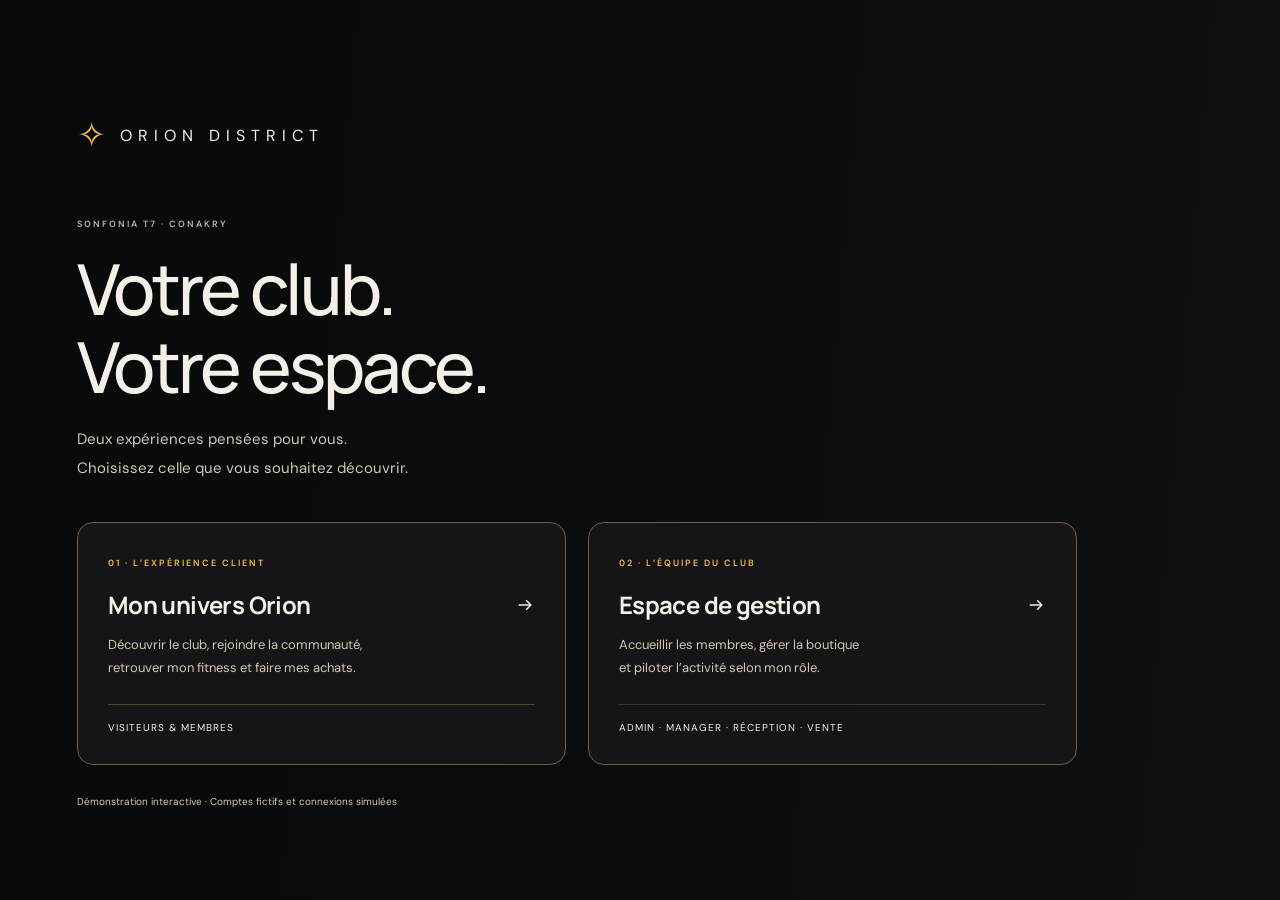
==== index.html @ 5c4653ed "Publier la démonstration Orion District sur GitHub Pages" ====
<!doctype html>
<html lang="fr"><head><meta charset="UTF-8"><meta name="viewport" content="width=device-width,initial-scale=1"><meta name="theme-color" content="#101113"><meta name="description" content="Orion District, votre complexe sportif à Sonfonia T7. Démonstration interactive de gestion, accès membres et boutique."><title>Orion District — Le club, au quotidien</title><style>@import url('https://fonts.googleapis.com/css2?family=DM+Sans:wght@400;450;500;550;600;650;700&family=Manrope:wght@400;500;600;650;700;750;800&display=swap');
:root{--bg:#f5f5f0;--paper:#fff;--ink:#252d27;--muted:#7b817b;--line:#e5e7df;--green:#334d3e;--gold:#d2b56c;--pale:#edf2e9;--red:#b34c42;--radius:16px}*{box-sizing:border-box}body{margin:0;background:var(--bg);color:var(--ink);font:14px 'DM Sans',sans-serif}button,input,select{font:inherit}button,a,input,select{ -webkit-tap-highlight-color:transparent}button{cursor:pointer}button:disabled{cursor:not-allowed;opacity:.45}button{transition:background .15s,transform .15s}button:active{transform:translateY(1px)}button:focus-visible,a:focus-visible{outline:3px solid #bf9f4f;outline-offset:4px}input:focus,select:focus{outline:2px solid #c5af75;outline-offset:2px}a{color:inherit}h1,h2,h3,p{margin:0}h1,h2,h3{font-family:Manrope,sans-serif}h1{font-size:30px;letter-spacing:-1.2px;font-weight:750}h2{font-size:19px;letter-spacing:-.6px}h3{font-size:16px}small,.muted{color:var(--muted)}svg.icon{width:20px;height:20px;fill:none;stroke:currentColor;stroke-width:1.7;stroke-linecap:round;stroke-linejoin:round;flex-shrink:0}.shell{display:grid;grid-template-columns:236px minmax(0,1fr);min-height:100vh}.sidebar{position:fixed;width:236px;top:0;bottom:0;display:flex;flex-direction:column;background:#101113;color:#f4f0e7;padding:32px 19px;z-index:20}.brand{display:flex;align-items:center;gap:12px;padding:0 12px 39px}.brandmark{font-size:38px;font-family:Georgia;color:var(--gold)}.brandname{font-family:Manrope;letter-spacing:4px;font-size:19px}.brandname small{display:block;font-size:8px;letter-spacing:3.6px;color:#bcb5aa;margin-top:4px}.navlabel{color:#bcb5aa;text-transform:uppercase;font-size:9px;letter-spacing:1.8px;padding:6px 15px 14px}.nav{display:flex;flex-direction:column;gap:6px}.nav button{display:flex;align-items:center;text-align:left;gap:13px;border:0;background:none;color:#bcb5aa;padding:14px;border-radius:9px;font-size:13px}.nav button:hover{background:#101113;color:white}.nav button.active{background:#302a20;color:#f4f0e7;font-weight:700}.nav .count{margin-left:auto;background:#19191c18;border-radius:5px;padding:2px 7px;font-size:11px}.sidebottom{margin-top:auto;padding-top:50px}.sidecard{padding:17px 14px;border:1px solid #3b3730;border-radius:12px;margin:0 3px 22px}.sidecard p{font-size:12px;line-height:1.6;color:#bcb5aa;margin-top:7px}.dot{display:inline-block;width:6px;height:6px;background:#302a20;border-radius:50%;margin-right:6px}.sidefooter{border-top:1px solid #3b3730;padding:20px 12px 0;display:flex;gap:10px;align-items:center;font-size:12px}.avatar{background:#242326;color:#f4f0e7;width:36px;height:36px;display:inline-flex;align-items:center;justify-content:center;border-radius:50%;font-size:11px;font-weight:700;flex-shrink:0}.sidefooter small{display:block;font-size:10px;margin-top:3px}.workspace{grid-column:2;min-width:0}.topbar{height:77px;border-bottom:1px solid var(--line);padding:0 36px;display:flex;align-items:center;justify-content:space-between;background:#19191c;gap:16px}.breadcrumb{font-size:12px;color:var(--muted);display:flex;align-items:center;gap:12px}.breadcrumb b{color:#f4f0e7;font-weight:500}.topright{display:flex;align-items:center;gap:17px}.demo{font-size:10px;color:#f4f0e7;background:#242326;border:1px solid #3b3730;border-radius:5px;padding:5px 8px;letter-spacing:.5px;font-weight:600}.textbtn{border:none;background:transparent;color:var(--green);display:inline-flex;gap:8px;align-items:center;font-weight:600;font-size:12px;padding:4px}.main{padding:30px 36px 24px;max-width:1630px;margin:auto}.pageheading{display:flex;justify-content:space-between;gap:20px;align-items:center;margin-bottom:25px}.pageheading p{font-size:12px;color:var(--muted);margin-top:8px}.actions{display:flex;align-items:center;gap:10px}.btn{display:inline-flex;align-items:center;justify-content:center;gap:8px;padding:12px 17px;min-height:42px;border:1px solid var(--line);border-radius:8px;background:#19191c;color:var(--ink);font-size:12px;font-weight:600;white-space:nowrap}.btn svg{width:17px;height:17px}.btn:hover{background:#242326}.btn.primary{background:var(--green);border-color:var(--green);color:#f4f0e7}.btn.primary:hover{background:#101113}.btn.gold{background:#302a20;border-color:#3b3730;color:#f4f0e7}.btn.small{padding:8px 12px;min-height:33px;font-size:11px}.hero{height:275px;position:relative;border-radius:var(--radius);overflow:hidden;background:#101113;margin-bottom:23px}.hero img{width:100%;height:100%;object-fit:cover;object-position:center 46%}.hero:after{content:'';position:absolute;inset:0;background:linear-gradient(90deg,rgba(19,29,23,.9) 0%,rgba(19,29,23,.5) 39%,rgba(19,29,23,.02) 75%)}.herocopy{position:absolute;left:30px;top:30px;bottom:27px;z-index:1;color:#f4f0e7;display:flex;flex-direction:column;align-items:flex-start;max-width:380px}.eyebrow{text-transform:uppercase;font-size:9px;letter-spacing:2px;font-weight:600}.herocopy .eyebrow{color:#bcb5aa}.herocopy h2{font-size:30px;line-height:1.25;letter-spacing:-.9px;margin:15px 0 10px}.herocopy p{font-size:12px;line-height:1.6;color:#f4f0e7;max-width:260px}.herocopy .herofoot{margin-top:auto;display:flex;gap:17px;color:#f4f0e7;font-size:10px}.herofoot span{display:flex;align-items:center;gap:6px}.herofoot svg{width:13px;height:13px}.hero .phototag{position:absolute;right:17px;bottom:17px;z-index:1;font-size:9px;color:white;background:#10111370;backdrop-filter:blur(5px);padding:8px 11px;border:1px solid #3b373030;border-radius:30px}.stats{display:grid;grid-template-columns:repeat(4,1fr);gap:15px;margin-bottom:24px}.stat{background:#19191c;border:1px solid var(--line);border-radius:12px;padding:19px 20px}.stathead{display:flex;justify-content:space-between;align-items:center;font-size:11px;color:#bcb5aa}.stathead svg{width:16px;height:16px;color:#bcb5aa}.statvalue{font-family:Manrope;font-size:29px;letter-spacing:-1px;font-weight:750;margin:12px 0 8px}.statvalue span{font-size:14px;font-weight:500;color:var(--muted);letter-spacing:0}.statnote{font-size:10px;color:#bcb5aa}.statnote strong{color:#f4f0e7;font-weight:500}.dashgrid{display:grid;grid-template-columns:minmax(0,1.65fr) minmax(280px,1fr);gap:20px}.panel{background:#19191c;border:1px solid var(--line);border-radius:13px;overflow:hidden}.panelhead{padding:20px 22px 18px;display:flex;justify-content:space-between;align-items:center;gap:10px}.panelhead h2{font-size:15px}.panelhead p{font-size:11px;color:var(--muted);margin-top:5px}.tablewrap{overflow:auto}table{border-collapse:collapse;width:100%;font-size:12px;text-align:left;white-space:nowrap}thead{background:#19191c;color:#bcb5aa;font-size:9px;text-transform:uppercase;letter-spacing:1px;font-weight:500}th{font-weight:500;padding:12px 22px}td{padding:15px 22px;border-top:1px solid #3b3730}tbody tr:hover{background:#19191c}.person{display:flex;align-items:center;gap:10px}.person small{display:block;font-size:10px;margin-top:3px}.badge{display:inline-flex;align-items:center;gap:5px;padding:5px 8px;border-radius:5px;background:#19191c;color:#bcb5aa;font-size:9px;font-weight:600}.badge.vip{color:#bcb5aa;background:#242326}.badge.premium{color:#bcb5aa;background:#19191c}.badge.red{background:#242326;color:#bcb5aa}.badge.green{background:#242326;color:#bcb5aa}.badge.gray{background:#19191c;color:#bcb5aa}.chart{height:135px;display:flex;align-items:flex-end;gap:12px;padding:5px 25px 24px}.barwrap{flex:1;display:flex;flex-direction:column;align-items:center;height:100%;justify-content:flex-end;gap:9px;position:relative}.bar{width:100%;max-width:30px;border-radius:4px 4px 0 0;background:#242326;min-height:4px}.bar.current{background:#302a20}.barwrap small{font-size:8px;position:absolute;bottom:-18px}.chartlegend{display:flex;justify-content:space-between;align-items:center;margin:0 22px 18px;padding-top:15px;border-top:1px solid var(--line);font-size:10px;color:var(--muted)}.chartlegend b{font-size:12px;color:#f4f0e7}.quick{padding:17px 22px;border-top:1px solid var(--line);display:flex;gap:12px;align-items:center}.quick .iconbox{padding:10px;background:#242326;border-radius:8px;color:#bcb5aa}.quick p{font-size:11px;line-height:1.65;color:var(--muted)}.quick h3{font-size:12px;margin-bottom:3px}.quick button{margin-left:auto}.footer{display:flex;justify-content:space-between;color:#bcb5aa;font-size:9px;margin-top:23px;gap:20px}.toolbar{display:flex;justify-content:space-between;align-items:center;gap:12px;margin-bottom:20px;flex-wrap:wrap}.search{display:flex;align-items:center;gap:9px;background:#19191c;border:1px solid var(--line);border-radius:8px;padding:0 12px;min-width:280px}.search svg{width:16px;color:#bcb5aa}.search input{border:0;background:transparent;padding:12px 0;width:100%;outline:none}.tabs{display:flex;gap:5px;background:#242326;border-radius:8px;padding:4px}.tabs button{border:0;background:transparent;color:#bcb5aa;padding:8px 13px;border-radius:6px;font-size:11px}.tabs button.active{background:#19191c;color:#f4f0e7;box-shadow:0 1px 4px #3b37300a}.split{display:grid;grid-template-columns:minmax(0,1fr) 340px;gap:22px}.cards{display:grid;grid-template-columns:repeat(3,minmax(0,1fr));gap:17px}.product{background:#19191c;border:1px solid var(--line);border-radius:12px;overflow:hidden}.productart{height:163px;background:#242326;position:relative;display:flex;align-items:center;justify-content:center}.productart>svg{height:120px;width:150px;filter:drop-shadow(0 9px 6px #23302215)}.productart .badge{position:absolute;left:12px;top:12px;background:#19191cc9}.productinfo{padding:16px}.productinfo small{font-size:9px;text-transform:uppercase;letter-spacing:1px}.productinfo h3{font-size:13px;margin:7px 0 15px}.productbottom{display:flex;align-items:center;justify-content:space-between}.productbottom b{font-size:16px}.productbottom button{border:1px solid #3b3730;background:#242326;color:#f4f0e7;border-radius:6px;width:31px;height:31px;font-size:21px}.productbottom button:hover{background:#242326}.cart{position:sticky;top:20px;align-self:start}.cartbody{padding:0 20px 20px}.cartrow{display:flex;gap:12px;border-bottom:1px solid var(--line);padding:15px 0;align-items:center}.cartrow .thumb{width:42px;height:42px;border-radius:7px;background:#242326;display:flex;align-items:center}.thumb svg{width:42px;height:42px}.cartrow h3{font-size:11px}.cartrow small{font-size:10px}.qty{display:flex;gap:9px;align-items:center;margin-top:8px;font-size:11px}.qty button{border:1px solid var(--line);background:#19191c;width:23px;height:23px;border-radius:4px}.cartrow strong{margin-left:auto;font-size:12px}.carttotal{display:flex;justify-content:space-between;font-size:15px;padding:20px 0}.cart .btn.primary{width:100%}.field{display:flex;flex-direction:column;gap:7px;margin-bottom:17px;font-size:12px}.field label{font-size:11px;font-weight:600;color:#bcb5aa}.field input,.field select{background:#19191c;border:1px solid #3b3730;border-radius:7px;padding:11px 12px;width:100%;min-width:0}.empty{padding:35px 18px;text-align:center;color:var(--muted);font-size:12px;line-height:1.8}.entrygrid{display:grid;grid-template-columns:380px minmax(0,1fr);gap:23px}.scanner{padding:25px;text-align:center}.scanframe{width:150px;height:150px;margin:8px auto 23px;border:2px solid #3b3730;border-radius:24px;background:repeating-linear-gradient(0deg,#19191c 0px,#19191c 3px,#242326 3px,#242326 4px);display:flex;align-items:center;justify-content:center}.scanframe svg{height:65px;width:65px;color:#f4f0e7}.scanner p{font-size:12px;color:var(--muted);line-height:1.7;margin:10px 0 20px}.scanner .field{text-align:left}.scanner .btn{width:100%}.notice{padding:13px 16px;background:#242326;border:1px solid #3b3730;border-radius:8px;color:#bcb5aa;font-size:11px;line-height:1.7;margin:18px 0}.result{padding:16px;border-radius:9px;background:#242326;color:#f4f0e7;text-align:left;margin-top:18px;font-size:12px;line-height:1.7}.result.error{background:#19191c;color:#f4f0e7}.memberhero{background:#101113;color:#f4f0e7;border-radius:14px;padding:28px;display:flex;align-items:center;justify-content:space-between;gap:25px;margin-bottom:22px}.memberhero h2{font-size:28px;margin:10px 0}.memberhero p{color:#bcb5aa;font-size:12px}.membergrid{display:grid;grid-template-columns:1fr 1fr;gap:22px}.membercard{padding:25px}.membercard p{line-height:1.8;color:var(--muted);font-size:12px;margin:12px 0 20px}.pass{font-size:25px;letter-spacing:4px;font-family:Manrope;padding:20px;border:1px dashed #3b3730;text-align:center;border-radius:10px;background:#19191c;margin:15px 0}.plans{display:grid;grid-template-columns:repeat(3,1fr);gap:18px;margin-top:22px}.plan{padding:22px;border:1px solid var(--line);border-radius:12px;background:#19191c}.plan h3{font-size:13px}.plan .price{font-size:29px;font-family:Manrope;margin:12px 0}.plan .price small{font-size:11px}.plan ul{font-size:11px;line-height:2;color:#bcb5aa;padding-left:15px}.plan.vip{border-color:#3b3730;background:#19191c}dialog{border:1px solid #3b3730;border-radius:16px;padding:0;max-width:530px;width:calc(100% - 32px);color:var(--ink);box-shadow:0 30px 100px #3b373030}dialog::backdrop{background:#101113cc;backdrop-filter:blur(3px)}.modalhead{padding:24px;display:flex;align-items:center;justify-content:space-between;border-bottom:1px solid var(--line)}.modalhead h2{font-size:20px}.close{width:30px;height:30px;background:#19191c;border:none;border-radius:50%;font-size:21px;color:#bcb5aa}.modalbody{padding:25px;max-height:70vh;overflow:auto}.modalbody .actions{justify-content:flex-end;margin-top:20px}.formrow{display:grid;grid-template-columns:1fr 1fr;gap:15px}.profilehead{display:flex;gap:15px;align-items:center;margin-bottom:22px}.profilehead .avatar{width:54px;height:54px;font-size:18px}.profilehead p{margin-top:7px;color:var(--muted)}.details{display:grid;grid-template-columns:1fr 1fr;gap:20px;margin:20px 0}.details small{display:block;margin-bottom:6px}.details b{font-size:13px}.check{width:55px;height:55px;display:flex;align-items:center;justify-content:center;background:#242326;color:#bcb5aa;border-radius:50%;margin:0 auto 18px}.receipt{text-align:center}.receipt p{margin-top:12px;font-size:12px;line-height:1.7;color:var(--muted)}#toast{position:fixed;bottom:25px;left:50%;transform:translateX(-50%) translateY(120px);padding:14px 22px;color:white;background:#101113;border:1px solid #3b3730;border-radius:10px;z-index:99;transition:transform .25s;box-shadow:0 10px 35px #3b373022;font-size:12px;max-width:90vw}#toast.show{transform:translateX(-50%) translateY(0)}.stockinput{width:80px;padding:7px;border:1px solid var(--line);border-radius:5px}.mobilebrand{display:none}.inline{display:flex;align-items:center;gap:8px}.subtle{font-size:10px;line-height:1.65;color:var(--muted)}
@media(min-width:1600px){.hero{height:330px}.main{padding-top:35px}.herocopy h2{font-size:36px}.herocopy{top:38px;left:38px}.herofoot{padding-top:25px}}
@media(max-width:1200px){.shell{grid-template-columns:205px 1fr}.sidebar{width:205px;padding:28px 12px}.topbar{padding:0 24px}.main{padding:25px 24px}.dashgrid{grid-template-columns:1.35fr 1fr}.cards{grid-template-columns:repeat(2,1fr)}.split{grid-template-columns:1fr 295px}.entrygrid{grid-template-columns:310px minmax(0,1fr)}th,td{padding:13px 15px}.stat{padding:16px}.stathead{font-size:10px}.breadcrumb>span{display:none}}
@media(max-width:950px){.shell{grid-template-columns:80px 1fr}.sidebar{width:80px;padding:23px 10px}.brand{padding:0;justify-content:center;margin-bottom:35px}.brandname,.navlabel,.nav button span,.sidecard,.sidefooter,.nav .count{display:none}.nav button{justify-content:center;padding:15px}.brandmark{font-size:36px}.stats{grid-template-columns:repeat(2,1fr)}.dashgrid{grid-template-columns:1fr}.entrygrid{grid-template-columns:1fr}.scanner{display:grid;grid-template-columns:170px 1fr;gap:0 20px;text-align:left}.scanframe{grid-row:1/5}.scanner p{margin-top:0}.scanner .notice,.scanner .result{grid-column:1/-1}.split{grid-template-columns:1fr 290px}.pageheading h1{font-size:25px}.pageheading .btn{padding:10px}.membergrid{grid-template-columns:1fr}}
@media(max-width:700px){.shell{display:block}.workspace{padding-bottom:70px}.sidebar{position:fixed;top:auto;bottom:0;width:100%;height:65px;flex-direction:row;padding:5px 8px;box-shadow:0 -4px 20px #3b373010}.brand,.sidebottom{display:none}.nav{width:100%;flex-direction:row;justify-content:space-around;gap:0}.nav button{flex:1;flex-direction:column;gap:4px;padding:6px 3px;border-radius:6px}.nav button span{display:inline;font-size:8px}.nav button svg{width:18px;height:18px}.topbar{height:64px;padding:0 18px}.breadcrumb{display:none}.mobilebrand{display:block;font-family:Manrope;font-weight:700;font-size:12px;letter-spacing:2px}.mobilebrand span{color:#bcb5aa;font-size:20px;margin-right:4px}.topright{gap:10px}.topright .textbtn{font-size:0}.topright .textbtn svg{width:20px}.main{padding:23px 18px}.pageheading{align-items:flex-start;gap:12px}.pageheading h1{font-size:24px}.pageheading p{font-size:11px;line-height:1.6}.pageheading>.actions .btn:not(.primary){display:none}.pageheading .btn.primary{font-size:0;padding:10px}.pageheading .btn.primary svg{width:20px;height:20px}.hero{height:255px}.herocopy{top:23px;left:23px;bottom:23px}.herocopy h2{font-size:27px}.hero:after{background:linear-gradient(90deg,#101113ed,#10111333)}.hero img{object-position:65% center}.hero .phototag{display:none}.stats{gap:10px}.stat{padding:15px}.statvalue{font-size:25px}.statnote{font-size:9px}.split{grid-template-columns:1fr}.cart{position:static}.cards{gap:12px}.productart{height:140px}.productinfo{padding:13px}.productinfo h3{font-size:12px}.toolbar{gap:14px}.search{width:100%;min-width:0}.tabs{max-width:100%;overflow:auto}.tabs button{padding:8px 11px;white-space:nowrap}.footer{font-size:8px;line-height:1.8}.footer span:last-child{display:none}.scanner{display:block;text-align:center}.scanframe{width:120px;height:120px}.memberhero{padding:22px;align-items:flex-start}.memberhero h2{font-size:21px}.memberhero .badge{display:none}.plans{grid-template-columns:1fr}.membercard{padding:20px}.formrow{grid-template-columns:1fr;gap:0}.details{gap:15px}.panelhead{padding:18px}.quick{padding:16px}.quick h3{font-size:11px}}

.portal{min-height:100vh;padding:50px max(6vw,24px) 30px;position:relative;isolation:isolate;background:#101113;color:#f4f0e7;display:flex;flex-direction:column;justify-content:center}.portal:before{content:'';position:absolute;inset:0;z-index:-2;background:var(--orion-building) center/cover}.portal:after{content:'';position:absolute;inset:0;z-index:-1;background:linear-gradient(95deg,#101113f5,#101113d1 45%,#1011135c)}.portalbrand{display:flex;gap:14px;align-items:center;font-size:35px;color:#bcb5aa;margin-bottom:60px}.portalbrand span{font-size:16px;letter-spacing:6px;color:#f4f0e7}.portalcopy>.eyebrow{color:#bcb5aa}.portalcopy h1{font-size:clamp(44px,5.5vw,78px);line-height:1.1;font-weight:500;letter-spacing:-3px;margin:20px 0}.portalcopy p{color:#bcb5aa;font-size:15px;line-height:1.9}.portalcards{display:grid;grid-template-columns:1fr 1fr;gap:22px;max-width:1000px;margin-top:40px}.portalcard{text-align:left;border:1px solid #3b37308f;background:#242326;color:#f4f0e7;border-radius:16px;padding:29px 30px}.portalcard:hover{background:#19191c;transform:translateY(-3px)}.portalcard>.eyebrow{color:#bcb5aa}.portalcard h2{font-size:24px;display:flex;justify-content:space-between;align-items:center;margin:18px 0 12px}.portalcard p{color:#bcb5aa;font-size:13px;line-height:1.8}.portalhint{display:inline-block;border-top:1px solid #3b3730;margin-top:24px;padding-top:16px;width:100%;font-size:10px;letter-spacing:1px;text-transform:uppercase}.portalcard.staffchoice{background:#101113e8;color:#f4f0e7;border-color:#3b3730}.staffchoice:hover{background:#101113}.staffchoice p{color:#bcb5aa}.staffchoice .portalhint{border-color:#3b3730}.portalnote{font-size:10px;color:#bcb5aa;margin-top:30px}.demobar{min-height:36px;display:flex;align-items:center;justify-content:space-between;gap:15px;padding:8px 28px;background:#242326;color:#f4f0e7;font-size:9px;letter-spacing:.4px}.demobar>span:first-child{font-weight:700;letter-spacing:1.2px}.demobar button{display:flex;align-items:center;gap:7px;border:0;background:transparent;color:#f4f0e7;font-size:10px;font-weight:600}.demobar svg{width:13px;height:13px}.staffshell .sidebar{top:36px}.staffshell{min-height:calc(100vh - 36px)}.loginlayout{display:grid;grid-template-columns:1fr 1fr;min-height:calc(100vh - 36px)}.loginvisual{padding:65px 55px;background:#101113;color:white;position:relative;overflow:hidden}.loginvisual h1{font-size:38px;line-height:1.35;font-weight:500;margin:25px 0 20px}.loginvisual p{color:#bcb5aa;font-size:14px;line-height:1.8}.loginvisual img{width:140%;margin:60px 0 0 -50px;border-radius:15px;min-height:260px;object-fit:cover}.loginvisual>.eyebrow{color:#bcb5aa}.loginform{padding:55px max(30px,5vw);align-self:center}.loginform>h2{font-size:26px;margin:17px 0 12px}.loginform>p{line-height:1.7}.rolecards{display:flex;flex-direction:column;gap:12px;margin:25px 0}.rolecard{display:flex;gap:15px;align-items:center;text-align:left;padding:18px;background:#19191c;border:1px solid var(--line);border-radius:12px}.rolecard:hover{border-color:#3b3730;background:#19191c}.rolecard>span:nth-child(2){flex:1}.rolecard b{font-size:12px}.rolecard small{display:block;margin-top:5px;font-size:10px;color:#bcb5aa}.rolecard p{margin-top:6px;font-size:10px;color:#bcb5aa;line-height:1.6}.clientheader{display:flex;align-items:center;justify-content:space-between;gap:25px;padding:24px max(4vw,24px);background:#19191c;border-bottom:1px solid var(--line)}.clientlogo{background:none;border:none;display:flex;align-items:center;gap:9px;letter-spacing:3px;font-family:Manrope;font-size:18px;color:#f4f0e7;white-space:nowrap;padding:0}.clientlogo>span{color:#bcb5aa;font-family:Georgia;font-size:33px}.clientlogo small{font-size:8px;letter-spacing:2px;align-self:center}.clientheader nav{display:flex;align-items:center;gap:24px}.clientheader nav button{border:0;background:transparent;color:#bcb5aa;font-size:12px;white-space:nowrap;padding:10px 0}.clientheader nav button.active{color:#f4f0e7;box-shadow:0 2px #3b3730;font-weight:700}.clientaccount{display:flex;align-items:center;gap:12px}.clientaccount>.btn{min-height:37px;padding:9px 13px;font-size:11px}.clientmain{max-width:1320px;padding:30px 40px 55px;margin:auto;min-height:65vh}.clienthero{height:450px;border-radius:18px;overflow:hidden;position:relative;background:#101113;color:#f4f0e7}.clienthero>img{width:100%;height:100%;object-fit:cover;object-position:60% 42%}.clienthero:after{content:'';position:absolute;inset:0;background:linear-gradient(90deg,#101113ed,#10111395 50%,#10111310)}.clienthero>div{position:absolute;z-index:1;left:40px;top:55px}.clienthero .eyebrow{color:#bcb5aa}.clienthero h1{font-size:45px;font-weight:500;line-height:1.2;letter-spacing:-1.7px;margin:20px 0}.clienthero p{color:#f4f0e7;font-size:13px;line-height:1.9;margin-bottom:30px}.glass{background:#19191c14;border-color:#3b37306b;color:#f4f0e7;backdrop-filter:blur(8px)}.glass:hover{background:#19191c30}.clienthero .phototag{position:absolute;bottom:18px;right:20px;z-index:1;color:#f4f0e7;font-size:10px}.benefitrow{display:flex;align-items:center;justify-content:space-around;padding:24px 10px;border-bottom:1px solid #3b3730;gap:20px;color:#bcb5aa;font-size:11px}.benefitrow>span{display:flex;gap:8px;align-items:center}.benefitrow svg{width:16px;height:16px}.sectionintro{text-align:center;margin:50px 0 30px}.sectionintro>.eyebrow{color:#bcb5aa}.sectionintro h2{font-size:28px;margin:13px 0}.sectionintro p{color:#bcb5aa;font-size:13px}.clientmain .plan{padding:27px}.clientmain .plan .price{font-size:34px}.clientmain .plan ul{min-height:78px;line-height:2.2}.clientmain .plan .btn{width:100%;margin-top:18px}.shopteaser,.profilepeek{margin-top:30px;display:flex;gap:25px;align-items:center;justify-content:space-between;border-radius:14px;padding:35px;background:#242326}.shopteaser .eyebrow{color:#bcb5aa}.shopteaser h2{font-size:25px;margin:15px 0}.shopteaser p,.profilepeek p{font-size:12px;color:#bcb5aa;line-height:1.8}.shopteaser+.subtle{margin-top:20px}.clientfooter{padding:35px max(4vw,24px);display:flex;justify-content:space-between;gap:25px;align-items:center;background:#101113;color:#bcb5aa;font-size:10px;line-height:1.9}.clientfooter .eyebrow{color:#bcb5aa;letter-spacing:3px}.authwrap{max-width:530px;margin:25px auto}.authpanel{padding:35px}.authpanel>.eyebrow{color:#bcb5aa}.authpanel h1{font-size:29px;margin:18px 0}.authpanel>p{font-size:12px;line-height:1.8;color:#bcb5aa;margin-bottom:24px}.authpanel form>.btn{width:100%}.quickaccounts{border-top:1px solid var(--line);margin-top:25px;padding-top:20px;display:flex;flex-direction:column;gap:10px}.quickaccounts>.eyebrow{margin-bottom:6px;color:#bcb5aa}.quickaccounts>button{display:flex;align-items:center;justify-content:space-between;border:1px solid var(--line);background:#19191c;border-radius:8px;font-size:12px;padding:13px}.authpanel .subtle{margin:22px 0 15px;font-size:10px}.profilelayout{display:grid;grid-template-columns:.8fr 1.3fr;gap:35px;max-width:1000px;margin:auto}.profileintro{padding:30px}.profileintro>.eyebrow{color:#bcb5aa}.profileintro h1{font-size:37px;line-height:1.25;margin:22px 0}.profileintro p{font-size:12px;line-height:1.9;color:#bcb5aa;margin:15px 0}.profileform{padding:30px}.profileform>h2{margin-bottom:25px}.bigavatar{width:70px;height:70px;font-size:24px;margin-bottom:23px}.memberbenefit{background:#242326}.memberbenefit>.eyebrow{color:#bcb5aa}.memberbenefit h2{font-size:28px;line-height:1.3;margin-top:15px}.memberbenefit .details{border-top:1px solid #3b3730;padding-top:20px;margin-top:25px}.profilepeek{padding:28px}.profilepeek h2{font-size:20px;margin-bottom:8px}.shopidentity{padding:17px 20px;border:1px solid #3b3730;background:#242326;border-radius:10px;margin-bottom:23px;display:flex;justify-content:space-between;gap:15px;align-items:center;font-size:11px;color:#bcb5aa}.shopidentity>span{display:flex;align-items:center;gap:8px;flex-wrap:wrap}.shopidentity.eligible{background:#242326;border-color:#3b3730;color:#bcb5aa}.productbottom del{display:block;font-size:10px;color:#bcb5aa;margin-bottom:3px}.memberprice{display:block!important;font-size:8px!important;color:#bcb5aa;margin-top:4px}.priceline{display:flex;justify-content:space-between;gap:10px;font-size:11px;color:#bcb5aa;padding-top:14px}.saving{color:#f4f0e7!important}.buyeridentity{display:flex;align-items:center;gap:10px;padding:13px;border-radius:8px;background:#19191c;margin-bottom:17px}.buyeridentity small{font-size:9px;display:block;margin-bottom:4px}.buyeridentity b{font-size:11px;display:block}.buyeridentity svg{width:17px;color:#bcb5aa}.roleoverview{display:grid;grid-template-columns:repeat(4,1fr);gap:15px;margin-bottom:22px}.roleoverview article{padding:20px}.roleoverview .eyebrow{font-size:9px;letter-spacing:1px;color:#bcb5aa}.roleoverview p{font-size:11px;line-height:1.9;color:#bcb5aa;margin-top:14px}.settingspanel{padding:30px;max-width:700px}.settingspanel>.eyebrow{color:#bcb5aa}.settingspanel h2{font-size:25px;margin:20px 0}.settingspanel>p{font-size:13px;line-height:1.9;color:#bcb5aa;margin-bottom:25px}.settingspanel .field{max-width:230px}.staffshell .details b{overflow-wrap:anywhere}.clientmain .pageheading>.actions{max-width:100%}
@media(max-width:1150px){.clientheader{gap:15px;padding:20px 25px}.clientheader nav{gap:15px}.clientlogo small{display:none}.clientmain{padding:25px}.clientheader nav button{font-size:11px}.clientaccount>.btn{font-size:10px}.roleoverview{grid-template-columns:1fr 1fr}.loginvisual{padding:45px 30px}.loginvisual h1{font-size:31px}.profilelayout{gap:20px}.profileintro{padding:25px}.clientmain .split{grid-template-columns:1fr 290px}.clientmain .cards{grid-template-columns:1fr 1fr}.clienthero h1{font-size:40px}}
@media(max-width:850px){.clientheader{flex-wrap:wrap;gap:15px}.clientheader nav{order:3;width:100%;justify-content:center;border-top:1px solid var(--line);padding-top:10px;gap:28px}.clienthero{height:410px}.clienthero>div{left:30px;top:45px}.profilelayout{grid-template-columns:1fr}.profileintro h1 br{display:none}.profileintro{padding:22px}.profileintro h1{font-size:30px;margin:16px 0}.profileintro>.notice{margin-bottom:0}.loginlayout{grid-template-columns:1fr}.loginvisual{padding:30px}.loginvisual h1{font-size:28px}.loginvisual img{display:none}.loginvisual p{display:none}.loginform{padding:30px}.rolecards{display:grid;grid-template-columns:1fr 1fr}.rolecard{padding:15px}.rolecard>.avatar{display:none}.demobar>span:nth-child(2){display:none}.portalcards{gap:15px}.portalcard{padding:25px}.portalcard h2{font-size:21px}.clientmain .plans{gap:12px}.clientmain .plan{padding:20px}.benefitrow{font-size:9px;gap:12px}.clientmain .membergrid{grid-template-columns:1fr 1fr}.memberbenefit h2{font-size:22px}}
@media(max-width:700px){.portal{padding:30px 22px;justify-content:flex-start}.portalbrand{margin-bottom:35px}.portalbrand span{font-size:13px;letter-spacing:4px}.portalcopy h1{font-size:46px}.portalcopy p{font-size:12px}.portalcards{grid-template-columns:1fr;gap:15px;margin-top:25px}.portalcard{padding:22px}.portalcard h2{font-size:21px;margin:12px 0}.portalcard p{font-size:11px}.portalhint{margin-top:15px;padding-top:12px;font-size:8px}.portalnote{font-size:9px}.demobar{padding:9px 15px}.staffshell .sidebar{top:auto}.staffshell .topbar .logout{font-size:11px}.staffshell .main{padding-bottom:25px}.staffshell .nav button span{font-size:7px}.roleoverview{gap:10px}.roleoverview article{padding:15px}.rolecards{grid-template-columns:1fr}.loginvisual h1{font-size:24px;margin:15px 0 0}.loginform{padding:25px 20px}.clientheader{padding:16px 18px}.clientlogo{font-size:14px;letter-spacing:2px}.clientlogo>span{font-size:27px}.clientaccount{gap:8px}.clientaccount>.btn{font-size:9px;padding:8px}.clientaccount>.avatar{width:28px;height:28px;font-size:9px}.clientaccount>.textbtn{font-size:9px}.clientheader nav{gap:20px;justify-content:flex-start;overflow:auto;padding-bottom:5px}.clientheader nav button{font-size:11px}.clientmain{padding:20px 18px 35px}.clienthero{height:385px}.clienthero>div{left:23px;right:15px;top:35px}.clienthero h1{font-size:33px;letter-spacing:-1px;margin:20px 0}.clienthero p{font-size:11px;margin-bottom:25px}.clienthero .actions{flex-wrap:wrap;gap:9px}.clienthero .btn{font-size:11px;padding:11px}.clienthero>img{object-position:70% center}.clienthero .phototag{font-size:8px;bottom:12px}.benefitrow{flex-wrap:wrap;justify-content:flex-start;padding:20px 0;gap:14px 20px}.benefitrow>span{font-size:9px}.sectionintro{margin:35px 0 20px;text-align:left}.sectionintro h2{font-size:25px}.sectionintro p{font-size:12px;line-height:1.8}.clientmain .plans{grid-template-columns:1fr}.clientmain .plan ul{min-height:0}.shopteaser,.profilepeek{padding:25px;align-items:flex-start;flex-direction:column;gap:20px}.shopteaser h2{font-size:22px}.clientfooter{flex-direction:column;align-items:flex-start;gap:15px;padding:25px}.clientmain .split{grid-template-columns:1fr}.clientmain .membergrid{grid-template-columns:1fr}.shopidentity{align-items:flex-start;flex-direction:column;font-size:10px;padding:15px;line-height:1.7}.shopidentity .textbtn{font-size:10px}.authpanel{padding:25px}.authpanel h1{font-size:25px}.profileform{padding:22px}.profileintro h1{font-size:28px}.profilelayout{gap:20px}.clientmain .pageheading>.actions .btn:not(.primary){display:inline-flex}.settingspanel{padding:23px}.settingspanel h2{font-size:23px}.staffshell .pageheading{flex-wrap:wrap}.staffshell .pageheading>.actions .tabs{max-width:calc(100vw - 40px)}.roleoverview .eyebrow{font-size:8px}.clientmain .productinfo{padding:13px}.clientmain .productinfo h3{font-size:12px;line-height:1.6}}

.gymshell{--gym:#253e31;--lime:#d9edb3;display:grid;grid-template-columns:215px minmax(0,1fr);min-height:calc(100vh - 36px);background:#19191c}.gymnav{position:sticky;top:0;height:calc(100vh - 36px);display:flex;flex-direction:column;background:#19191c;border-right:1px solid #3b3730;padding:30px 17px}.gymlogo{display:flex;gap:10px;align-items:center;border:0;background:none;text-align:left;color:#f4f0e7;padding:0 15px}.gymlogo>span{font-size:36px;color:#bcb5aa}.gymlogo b{font:600 20px Manrope;letter-spacing:3px}.gymlogo small{display:block;letter-spacing:2.1px;font:500 8px 'DM Sans';margin-top:4px;color:#bcb5aa}.gymclub{display:flex;align-items:center;gap:6px;font-size:10px;margin:30px 10px 25px;background:#242326;border:1px solid #3b3730;border-radius:7px;padding:11px}.gymclub svg{width:14px;height:14px;color:#bcb5aa}.gymclub span{margin-left:auto;font-size:8px;color:#bcb5aa}.navcaption{font-size:8px;color:#bcb5aa;padding:0 14px 14px}.gymnav nav{display:flex;flex-direction:column;gap:5px}.gymnav nav button{display:flex;gap:10px;align-items:center;background:none;border:0;padding:13px 12px;border-radius:7px;text-align:left;font-size:11px;color:#bcb5aa}.gymnav nav button svg{width:17px;height:17px}.gymnav nav button.active{color:#f4f0e7;background:#242326;font-weight:700}.gymnav nav button:hover{background:#242326}.gymnav nav button small{margin-left:auto;font-size:8px;background:#242326;color:#bcb5aa;border-radius:4px;padding:3px}.gymnavbottom{display:flex;align-items:center;gap:9px;margin-top:auto;border-top:1px solid #3b3730;padding-top:20px}.gymnavbottom .avatar{width:31px;height:31px;font-size:9px}.gymnavbottom b{display:block;font-size:10px;max-width:109px;overflow:hidden;text-overflow:ellipsis;white-space:nowrap}.gymnavbottom small{display:block;font-size:9px;margin-top:5px;color:#bcb5aa}.gymnavbottom .textbtn{padding:0}.gymnavbottom .icon{width:15px;height:15px}.gymworkspace{min-width:0}.gymtop{height:72px;display:flex;align-items:center;justify-content:space-between;padding:0 35px;border-bottom:1px solid #3b3730;background:#19191c;font-size:11px;color:#bcb5aa}.gymtop>div{display:flex;gap:20px;align-items:center}.gymtop .btn.primary{background:#101113;border:0;font-size:10px;padding:9px 14px}.gymtop .textbtn{font-size:10px}.gymtop .avatar{width:30px;height:30px;font-size:9px}.gymmain{max-width:1360px;margin:auto;padding:30px 35px 20px}.gymtitle{display:flex;align-items:center;justify-content:space-between;gap:20px;margin-bottom:26px}.gymtitle .eyebrow{color:#bcb5aa;font-size:8px;letter-spacing:1.5px;margin-bottom:9px}.gymtitle h1{font-size:29px;font-weight:650;letter-spacing:-1px;line-height:1.3}.gymtitle p{font-size:11px;color:#bcb5aa;margin-top:9px;line-height:1.7}.gymdate{font-size:10px;color:#bcb5aa;background:#19191c;border:1px solid #3b3730;padding:10px 12px;border-radius:8px;white-space:nowrap}.gymherogrid{display:grid;grid-template-columns:1.8fr 1fr;gap:19px}.energyhero{position:relative;overflow:hidden;isolation:isolate;border-radius:15px;background:#101113;color:white;padding:30px;height:285px}.energyhero:before{content:'';position:absolute;right:-15%;bottom:-70%;width:400px;height:400px;border:1px solid #3b373015;border-radius:50%;box-shadow:0 0 0 45px #3b373005,0 0 0 90px #3b373003;z-index:-1}.energyhero .eyebrow{color:#bcb5aa;font-size:8px;letter-spacing:1.2px}.energyhero h2{font-size:32px;line-height:1.25;letter-spacing:-.8px;font-weight:500;margin:19px 0 13px;position:relative;z-index:1}.energyhero p{font-size:10px;color:#bcb5aa;max-width:260px;line-height:1.7;margin-bottom:20px;position:relative;z-index:1}.energyhero .exerciseart{position:absolute;right:-18px;top:55px;width:260px;height:190px;color:#bcb5aa;opacity:.55;transform:rotate(-12deg);z-index:-1}.lime{background:#242326;color:#f4f0e7;border:0;font-size:10px;min-height:35px;padding:10px 13px}.lime:hover{background:#242326}.herostamp{position:absolute;right:23px;bottom:20px;color:#bcb5aa;font-size:8px;letter-spacing:2px;line-height:1.8;text-align:right}.accesscard{border:1px solid #3b3730;background:#242326;border-radius:15px;padding:23px;color:#f4f0e7;text-align:left;position:relative}.accesscard:hover{background:#242326;border-color:#3b3730}.accesscard>div:first-child{display:flex;align-items:center;justify-content:space-between;gap:10px}.accesscard .eyebrow{font-size:8px;color:#bcb5aa;letter-spacing:1.2px}.accesscard .badge{font-size:8px;background:#242326;color:#bcb5aa}.qrbutton{display:flex;align-items:center;justify-content:center;width:58px;height:58px;background:#19191c;border-radius:12px;color:#f4f0e7;margin-top:18px;box-shadow:0 7px 15px #3b37300d}.qrbutton svg{width:35px;height:35px;stroke-width:1.4}.accesscard h2{font-size:19px;letter-spacing:-.4px;margin:17px 0 7px}.accesscard p{font-size:10px;line-height:1.7;color:#bcb5aa}.accesscta{display:flex;align-items:center;justify-content:space-between;margin-top:17px;font-size:11px;font-weight:600}.accesscta svg{width:17px;height:17px}.gymmetrics{display:grid;grid-template-columns:1.8fr 1fr;gap:19px;margin:18px 0 28px}.weeklycard{display:flex;gap:18px;align-items:center;background:#19191c;border:1px solid #3b3730;border-radius:12px;padding:18px 22px}.progressring{width:64px;height:64px;flex-shrink:0;border-radius:50%;background:conic-gradient(#302a20 var(--pct),#242326 0);display:flex;align-items:center;justify-content:center;position:relative}.progressring:before{content:'';width:54px;height:54px;position:absolute;inset:5px;border-radius:50%;background:#19191c}.progressring>b{z-index:1;font-size:20px;font-family:Manrope;font-weight:700}.progressring small{font-size:11px;color:#bcb5aa;font-weight:500}.weeklycard h3{font-size:12px}.weeklycard p{font-size:10px;color:#bcb5aa;margin:6px 0 9px}.weeklycard .textbtn{font-size:9px;padding:0}.weeklycard .textbtn svg{width:13px;height:13px}.clubactivity{display:flex;align-items:center;gap:13px;text-align:left;padding:20px;border:1px solid #3b3730;border-radius:12px;background:#19191c;color:#f4f0e7}.activitydot{display:inline-block;width:7px;height:7px;border-radius:50%;background:#302a20;box-shadow:0 0 0 5px #3b373010;flex-shrink:0}.clubactivity>div{flex:1}.clubactivity b{display:block;font-size:11px}.clubactivity small{display:block;font-size:9px;color:#bcb5aa;margin-top:7px}.clubactivity>svg{width:15px;height:15px;color:#bcb5aa}.gymsectionheading{display:flex;justify-content:space-between;align-items:center;gap:20px;margin:28px 0 16px}.gymsectionheading h2{font-size:18px;font-weight:650;letter-spacing:-.5px}.gymsectionheading p{font-size:10px;color:#bcb5aa;margin-top:7px}.gymsectionheading>.textbtn{font-size:10px;white-space:nowrap}.gymsectionheading>.textbtn svg{width:14px;height:14px}.nextclass{border:1px solid #3b3730;border-radius:12px;background:#19191c;padding:20px;display:flex;align-items:center;gap:17px}.nextclass>div:nth-child(2){flex:1}.nextclass b{font-size:12px}.nextclass p{font-size:10px;color:#bcb5aa;margin-top:7px;line-height:1.6}.nextclass .btn{font-size:10px;padding:10px 13px;min-height:35px}.classdate{width:40px;height:45px;background:#242326;border-radius:7px;display:flex;align-items:center;justify-content:center;color:#bcb5aa}.workoutgrid{display:grid;grid-template-columns:repeat(3,minmax(0,1fr));gap:17px}.workoutcard{background:#19191c;border:1px solid #3b3730;border-radius:12px;overflow:hidden}.workoutart{height:155px;position:relative;overflow:hidden;display:flex;justify-content:center;align-items:center}.olive{background:#242326;color:#bcb5aa}.terra{background:#242326;color:#bcb5aa}.lavender{background:#242326;color:#bcb5aa}.sand{background:#242326;color:#bcb5aa}.exerciseart{width:180px;height:150px;display:block}.workoutart .exerciseart{transform:rotate(-8deg);opacity:.8}.workoutart>span{position:absolute;bottom:12px;left:14px;font-size:18px;font-family:Manrope;font-weight:700;color:#f4f0e7;opacity:.9}.workoutart>span small{font-size:8px;letter-spacing:1px}.favorite{position:absolute;right:12px;top:12px;width:28px;height:28px;border-radius:50%;border:1px solid #3b373080;background:#19191c80;color:inherit;font-size:20px;display:flex;align-items:center;justify-content:center}.favorite.selected{background:#19191c;color:#bcb5aa}.workoutbody{padding:19px}.workoutbody .eyebrow{font-size:7px;letter-spacing:1px;color:#bcb5aa}.workoutbody h3{font-size:14px;margin:11px 0 8px;letter-spacing:-.2px}.workoutbody p{font-size:10px;color:#bcb5aa;line-height:1.7;min-height:34px}.workoutbody .textbtn{font-size:10px;padding:0;margin-top:15px;display:flex;justify-content:space-between;width:100%}.workoutbody .textbtn svg{width:14px;height:14px}.gymbottomgrid{display:grid;grid-template-columns:1fr 1fr;gap:18px;margin-top:25px}.memberperks{background:#242326;border-radius:12px;padding:25px}.memberperks .eyebrow{color:#bcb5aa;font-size:8px}.memberperks h2{font-size:20px;margin:13px 0 8px;letter-spacing:-.5px}.memberperks p{font-size:11px;color:#bcb5aa;line-height:1.8}.memberperks .textbtn{font-size:10px;margin-top:16px;padding:0}.habitcard{background:#242326;border:1px solid #3b3730;padding:25px;border-radius:12px}.habitcard .eyebrow{font-size:8px;color:#bcb5aa}.habitcard h3{font-size:18px;margin:13px 0 9px;letter-spacing:-.4px}.habitcard p{font-size:10px;color:#bcb5aa;line-height:1.8}.habitcard .textbtn{font-size:10px;margin-top:16px;padding:0}.gymfoot{display:flex;justify-content:space-between;gap:20px;color:#bcb5aa;font-size:8px;margin:30px 0 5px}.gymmobile{display:none}.qrmodal{text-align:center}.qrmodal>.eyebrow{font-size:9px;color:#bcb5aa}.qrmodal h2{font-size:24px;margin:14px 0 10px}.qrmodal .badge{margin-bottom:15px}.passmatrix{background:#19191c;max-width:265px;margin:0 auto;padding:0;border:1px solid #3b3730;border-radius:12px;overflow:hidden}.passmatrix svg{display:block;width:100%;height:auto;shape-rendering:crispEdges}.qrtime{display:flex;align-items:center;justify-content:center;gap:10px;font-size:11px;color:#bcb5aa;margin:17px 0}.qrmodal>p{font-size:12px;color:#bcb5aa;margin:16px 0 20px}.qrmodal>.btn{display:flex;width:100%}.qrmodal>.textbtn{margin:18px auto 15px;font-size:11px}.qrmodal>small{display:block;font-size:9px;line-height:1.8;color:#bcb5aa;margin-top:15px}.qrmodal details{text-align:left;background:#19191c;border-radius:8px;padding:13px;margin-top:15px;font-size:10px;color:#bcb5aa}.qrmodal summary{cursor:pointer}.qrmodal details p{line-height:1.8;margin:12px 0 8px}.qrmodal details input{width:100%;background:#19191c;border:1px solid #3b3730;padding:9px;border-radius:5px;font-size:9px}.clubphoto{width:100%;height:170px;object-fit:cover;border-radius:10px;margin-bottom:22px}.planningtoolbar{display:flex;flex-direction:column;gap:22px;margin-bottom:20px}.weekstrip{display:flex;gap:10px;max-width:630px}.weekstrip button{flex:1;min-width:55px;border:1px solid #3b3730;background:#19191c;border-radius:10px;padding:13px 5px 3px;color:#bcb5aa;display:flex;flex-direction:column;align-items:center;gap:6px}.weekstrip button span{font-size:9px}.weekstrip button b{font:650 20px Manrope;color:#f4f0e7}.weekstrip button i{height:9px;font-size:13px;line-height:8px;font-style:normal}.weekstrip button.active{background:#101113;color:#bcb5aa;border-color:#3b3730}.weekstrip button.active b{color:white}.planningtoolbar .tabs{align-self:flex-start}.bookingnote{display:flex;gap:10px;align-items:center;background:#242326;border-radius:9px;padding:15px 19px;color:#bcb5aa;font-size:11px;margin-bottom:18px}.bookingnote span{margin-left:auto;font-size:9px;color:#bcb5aa}.bookingnote svg{width:16px;height:16px}.classrow{display:flex;align-items:center;gap:18px;border-bottom:1px solid #3b3730;padding:22px;background:#19191c}.classrow:last-child{border-bottom:0}.classclock{min-width:47px}.classclock b{font-family:Manrope;font-size:19px;letter-spacing:-.5px}.classclock small{display:block;font-size:9px;margin-top:6px;color:#bcb5aa}.classsymbol{width:45px;height:50px;flex-shrink:0;display:flex;align-items:center;justify-content:center;border-radius:8px}.classsymbol svg{width:21px;height:21px}.classdetails{flex:1}.classdetails .eyebrow{font-size:8px;color:#bcb5aa;letter-spacing:.8px}.classdetails h3{font-size:15px;margin:7px 0}.classdetails p{font-size:10px;color:#bcb5aa}.classavailability{display:flex;align-items:center;gap:15px}.classavailability .badge{font-size:9px}.classavailability .btn{min-width:83px;font-size:10px}.gymmain>.classrow{border:1px solid #3b3730;border-radius:12px}.runningbanner{background:#242326;border:1px solid #3b3730;border-radius:10px;padding:20px;display:flex;gap:20px;justify-content:space-between;align-items:center;margin-bottom:25px}.runningbanner>div{display:flex;align-items:center;gap:12px;flex-wrap:wrap}.runningbanner b{font-size:12px}.runningbanner span{font-size:11px;color:#bcb5aa}.runningbanner svg{color:#bcb5aa;width:18px;height:18px}.workoutdetail{border-radius:10px;padding:22px;display:flex;align-items:center;gap:15px;overflow:hidden}.workoutdetail .exerciseart{width:90px;height:90px;flex-shrink:0}.workoutdetail .eyebrow{font-size:8px}.workoutdetail h2{font-size:21px;margin:8px 0;color:#f4f0e7}.workoutdetail p{font-size:11px;line-height:1.7;opacity:.8}.exerciselist{margin:20px 0}.exerciselist>div{display:flex;gap:16px;align-items:center;padding:14px 0;border-bottom:1px solid #3b3730}.exerciselist>div>span{font-family:Manrope;font-size:17px;color:#bcb5aa}.exerciselist p{flex:1;display:flex;justify-content:space-between;align-items:center;gap:10px}.exerciselist b{font-size:11px;font-weight:500}.exerciselist small{font-size:10px;color:#bcb5aa}.wide{width:100%}.sessionheadline{display:flex;align-items:center;justify-content:space-between;gap:15px}.sessionheadline .eyebrow{font-size:8px;color:#bcb5aa}.sessionheadline h2{font-size:22px;margin-top:9px}.sessionheadline>b{font-size:22px;font-family:Manrope;color:#bcb5aa}.sessionprogress{height:5px;background:#242326;border-radius:6px;overflow:hidden;margin:22px 0}.sessionprogress>span{height:100%;display:block;background:#302a20;transition:width .2s}.sessionsteps{display:flex;flex-direction:column;gap:10px}.sessionsteps button{display:flex;align-items:flex-start;gap:15px;padding:17px 15px;background:#19191c;border:1px solid #3b3730;border-radius:10px;text-align:left}.sessionsteps button>span{border:1px solid #3b3730;color:#bcb5aa;border-radius:50%;width:28px;height:28px;display:flex;align-items:center;justify-content:center;font-size:10px;flex-shrink:0}.sessionsteps button>span svg{width:17px;height:17px}.sessionsteps button.done{background:#242326;border-color:#3b3730}.sessionsteps button.done>span{background:#302a20;color:white;border-color:#3b3730}.sessionsteps button>div{flex:1}.sessionsteps b{font-size:11px;display:block;color:#f4f0e7}.sessionsteps small{display:block;font-size:10px;color:#bcb5aa;margin:6px 0}.sessionsteps p{font-size:10px;color:#bcb5aa;line-height:1.7}.resttimer{display:flex;align-items:center;justify-content:space-between;padding:17px 0;margin:5px 0;font-size:11px;color:#bcb5aa}.resttimer>span{display:flex;align-items:center;gap:8px}.resttimer .icon{width:16px;height:16px}.resttimer button{font-size:10px}.progressstats{display:grid;grid-template-columns:repeat(3,1fr);gap:18px;margin-bottom:23px}.progressstats article{border:1px solid #3b3730;background:#19191c;border-radius:12px;padding:23px}.progressstats article>small{font-size:10px;color:#bcb5aa}.progressstats article>b{display:block;font-family:Manrope;font-size:33px;letter-spacing:-1px;margin:15px 0 10px}.progressstats em{font-size:13px;font-style:normal;font-weight:400;color:#bcb5aa;letter-spacing:0}.progressstats p{font-size:9px;color:#bcb5aa}.progressgrid{display:grid;grid-template-columns:1.5fr 1fr;gap:20px}.chartpanel .panelhead h2{font-size:15px}.chartpanel .panelhead p{font-size:10px}.chartpanel .textbtn{font-size:10px}.weightchart{width:100%;height:180px;display:block;padding:0 10px}.weightpoints{display:flex;gap:10px;justify-content:space-around;padding:0 20px 23px}.weightpoints>span{font-size:8px;color:#bcb5aa}.weightpoints b{display:block;margin-top:7px;font-size:11px;color:#bcb5aa}.weeklygoal{padding:25px}.weeklygoal>.eyebrow{font-size:8px;color:#bcb5aa}.weeklygoal h2{font-size:21px;margin:12px 0}.weeklygoal p{font-size:11px;line-height:1.8;color:#bcb5aa;margin-bottom:20px}.weeklygoal label{display:block;font-size:10px;color:#bcb5aa;margin-bottom:9px}.weeklygoal select{display:block;width:100%;padding:10px 12px;border:1px solid #3b3730;border-radius:7px;background:#19191c;font-size:11px;color:#bcb5aa;margin-bottom:15px}.weeklygoal .btn{width:100%;font-size:10px}.loglist>div{display:flex;align-items:center;gap:15px;padding:18px 22px;border-bottom:1px solid #3b3730}.loglist>div:last-child{border:0}.loglist>div>svg{color:#bcb5aa;background:#242326;width:32px;height:32px;padding:7px;border-radius:8px}.loglist>div>span{flex:1}.loglist b{display:block;font-size:11px}.loglist small{display:block;font-size:9px;color:#bcb5aa;margin-top:6px}.loglist strong{font-size:10px;font-weight:500;color:#bcb5aa}.loglist .badge{flex:0 0 auto;font-size:9px}.membershipgrid{display:grid;grid-template-columns:1fr 1.3fr;gap:22px}.membershipcard{padding:27px;border-radius:16px;color:#f4f0e7;background:radial-gradient(ellipse at top right,#10111366,transparent 70%),#101113;align-self:start}.membershipcard>.eyebrow{color:#bcb5aa;font-size:9px;letter-spacing:2px}.membershipname{font:500 34px Manrope;margin:20px 0;display:flex;justify-content:space-between;align-items:center;color:#f4f0e7}.membershipname>span{font-family:Georgia;font-size:53px;color:#bcb5aa}.membershipcard p{font-size:13px;font-weight:500}.membershipcard small{display:block;font-size:9px;color:#bcb5aa;margin-top:7px;letter-spacing:.5px}.membershipcard>div:last-child{display:flex;align-items:flex-end;justify-content:space-between;border-top:1px solid #3b373055;margin-top:26px;padding-top:20px;font-size:10px}.membershipcard>div:last-child b{font:600 24px Manrope;color:#f4f0e7;text-align:right}.benefitslist{padding:26px}.benefitslist h2{font-size:19px;margin-bottom:16px}.benefitslist>div:not(.actions){display:flex;gap:10px;align-items:flex-start;font-size:11px;line-height:1.7;color:#bcb5aa;margin:10px 0}.benefitslist>div>svg{width:15px;height:15px;color:#bcb5aa;margin-top:2px}.benefitslist .actions{margin-top:20px;flex-wrap:wrap}.benefitslist .btn{font-size:10px}.accountactions{display:grid;grid-template-columns:repeat(3,1fr);gap:15px;margin-top:22px}.accountactions button{display:flex;align-items:center;gap:12px;border:1px solid #3b3730;border-radius:10px;background:#19191c;padding:21px 16px;text-align:left;color:#bcb5aa}.accountactions button>span{flex:1}.accountactions button b{font-size:11px;display:block}.accountactions button small{display:block;font-size:9px;line-height:1.7;color:#bcb5aa;margin-top:6px}.accountactions button>svg{width:18px;height:18px}.accountactions button>svg:last-child{width:13px}.gymmain .notice{font-size:10px}.gymmain .profilelayout{gap:20px}.gymmain .toolbar{margin-top:22px}.gymmain .shopidentity{font-size:10px}.gymmain .cards{grid-template-columns:repeat(2,minmax(0,1fr))}.gymmain .split{grid-template-columns:1fr 295px}
@media(min-width:1600px){.gymmain{padding:38px 45px}.energyhero{height:320px;padding:35px}.energyhero h2{font-size:38px}.energyhero p{font-size:12px;margin:18px 0 25px}.energyhero .exerciseart{width:320px;height:240px;right:10px;top:45px}.accesscard{padding:28px}.qrbutton{margin-top:28px}.accesscard h2{font-size:23px}.accesscard p{font-size:12px}.workoutart{height:185px}}
@media(max-width:1200px){.gymshell{grid-template-columns:190px 1fr}.gymnav{padding:25px 12px}.gymnav nav button{font-size:10px;padding:12px 9px;gap:8px}.gymnavbottom b{max-width:90px}.gymmain{padding:26px}.gymtop{padding:0 26px}.gymherogrid,.gymmetrics{grid-template-columns:1.6fr 1fr;gap:15px}.energyhero{padding:26px}.energyhero .exerciseart{width:210px;right:-35px;top:80px;opacity:.35}.accesscard{padding:20px}.gymtitle h1{font-size:26px}.weeklycard{padding:16px;gap:13px}.progressring{width:55px;height:55px}.progressring:before{inset:5px;width:45px;height:45px}.weeklycard h3{font-size:11px}.clubactivity{padding:16px}.clubactivity b{font-size:10px}.workoutbody{padding:16px}.workoutbody h3{font-size:13px}.workoutbody .eyebrow{font-size:6.5px}.classrow{gap:14px;padding:19px}.classavailability{gap:10px}.membershipgrid{grid-template-columns:1fr 1.2fr}.accountactions{grid-template-columns:1fr}.accountactions button{padding:16px 20px}.accountactions button>span{display:flex;justify-content:space-between;gap:15px;align-items:center}.accountactions button small{margin:0}.gymmain .split{grid-template-columns:1fr 280px}.gymmain .cards{gap:12px}.gymmain .productinfo h3{font-size:11px}}
@media(max-width:1000px){.gymshell{grid-template-columns:165px 1fr}.gymnav{padding:24px 10px}.gymlogo{padding:0 7px;gap:7px}.gymlogo b{font-size:18px}.gymlogo small{font-size:7px}.gymclub{margin:24px 2px;font-size:9px;gap:5px;padding:10px 8px}.gymclub span{display:none}.gymnav nav button{font-size:9px;gap:7px;padding:12px 7px}.gymnav nav button svg{width:15px}.gymnavbottom{gap:6px}.gymnavbottom .avatar{width:26px;height:26px}.gymnavbottom b{font-size:8px;max-width:76px}.gymnavbottom small{font-size:8px}.gymmain{padding:23px}.gymherogrid,.gymmetrics{grid-template-columns:1.45fr 1fr;gap:13px}.energyhero h2{font-size:28px}.energyhero .eyebrow{font-size:7px}.energyhero p{font-size:9px}.energyhero{padding:23px}.accesscard{padding:18px}.accesscard h2{font-size:17px}.accesscard .eyebrow{font-size:7px}.accesscard .badge{font-size:7px}.accesscard p{font-size:9px}.accesscta{font-size:10px}.clubactivity .activitydot{display:none}.clubactivity{gap:7px;padding:14px}.weeklycard{gap:10px;padding:14px}.weeklycard h3{font-size:10px}.weeklycard p{font-size:9px;line-height:1.6}.workoutgrid{gap:12px}.workoutart{height:130px}.workoutart .exerciseart{height:125px;width:155px}.workoutbody{padding:14px}.workoutbody p{font-size:9px}.workoutbody h3{font-size:12px;line-height:1.5}.gymsectionheading h2{font-size:17px}.progressgrid{grid-template-columns:1fr}.membershipgrid{grid-template-columns:1fr}.membershipcard{max-width:470px}.classsymbol{display:none}.classdetails h3{font-size:13px}.classavailability{flex-direction:column;gap:9px}.progressstats article{padding:18px}.progressstats article>small{font-size:9px}.progressstats article>b{font-size:28px}.gymmain .split{grid-template-columns:1fr}.gymmain .cart{position:static}.gymmain .cards{grid-template-columns:repeat(3,minmax(0,1fr))}}
@media(max-width:760px){.gymshell{display:block;padding-bottom:75px}.gymnav{display:none}.gymtop{height:58px;padding:0 20px}.gymtop>span{font-size:11px;color:#f4f0e7;font-weight:600}.gymtop>div{gap:13px}.gymtop .textbtn{font-size:0;gap:0}.gymtop .textbtn svg{width:18px;height:18px}.gymtop .btn{font-size:9px}.gymtop .avatar{width:28px;height:28px}.gymmain{padding:23px 20px 15px}.gymtitle{margin-bottom:20px;gap:12px;align-items:flex-start}.gymtitle h1{font-size:26px;line-height:1.25}.gymtitle .eyebrow{font-size:7px;margin-bottom:10px}.gymtitle p{font-size:10px;max-width:290px;line-height:1.7}.gymdate{display:none}.gymherogrid{grid-template-columns:1.4fr 1fr;gap:12px}.energyhero{height:270px;padding:23px}.energyhero h2{font-size:28px;margin:20px 0 13px}.energyhero .exerciseart{width:175px;right:-28px;top:95px;opacity:.25}.energyhero .eyebrow{font-size:6.5px;line-height:1.7;max-width:160px}.energyhero p{font-size:9px;max-width:180px;margin-bottom:20px}.energyhero .btn{font-size:9px;padding:9px 10px;gap:5px}.energyhero .btn svg{width:13px;height:13px}.herostamp{font-size:6px;bottom:15px;right:15px}.accesscard{padding:17px}.accesscard>div:first-child{flex-wrap:wrap;gap:6px}.accesscard .eyebrow{font-size:7px;letter-spacing:.5px}.accesscard .badge{font-size:7px;padding:3px 5px}.qrbutton{width:52px;height:52px;margin-top:15px}.qrbutton svg{width:32px;height:32px}.accesscard h2{font-size:16px;line-height:1.3;margin-top:15px}.accesscard p{font-size:9px}.accesscta{font-size:9px;gap:4px;margin-top:15px}.accesscta svg{width:13px}.gymmetrics{grid-template-columns:1fr;margin-bottom:22px;gap:12px}.weeklycard{padding:17px;gap:16px}.weeklycard h3{font-size:12px}.weeklycard p{font-size:10px}.weeklycard .textbtn{font-size:9px}.clubactivity{padding:15px 18px;gap:12px}.clubactivity .activitydot{display:block}.clubactivity>div{display:flex;align-items:center;gap:15px;justify-content:space-between}.clubactivity b{font-size:10px}.clubactivity small{font-size:8px;margin:0}.gymsectionheading{gap:10px;margin:25px 0 15px}.gymsectionheading h2{font-size:18px}.gymsectionheading p{font-size:9px;line-height:1.7}.gymsectionheading>.textbtn{font-size:9px;gap:5px}.gymsectionheading>.textbtn svg{width:12px}.nextclass{padding:17px;gap:13px;flex-wrap:wrap}.nextclass>div:nth-child(2){flex:1;min-width:160px}.nextclass b{font-size:11px}.nextclass p{font-size:9px}.nextclass .btn{margin-left:53px;min-height:32px;font-size:9px}.workoutgrid{grid-template-columns:repeat(2,minmax(0,1fr));gap:13px}.workoutart{height:145px}.workoutart .exerciseart{width:160px;height:135px}.workoutbody{padding:16px}.workoutbody h3{font-size:13px}.workoutbody p{font-size:9px;line-height:1.8}.workoutbody .eyebrow{font-size:6.5px;line-height:1.5;letter-spacing:.8px}.workoutbody .textbtn{font-size:9px}.gymbottomgrid{grid-template-columns:1fr;gap:15px}.memberperks,.habitcard{padding:23px}.gymfoot{font-size:7px;line-height:1.7;margin-top:25px}.gymfoot span{max-width:150px;text-align:right}.gymmobile{position:fixed;left:0;right:0;bottom:0;display:flex;align-items:center;justify-content:space-around;height:68px;background:#19191c;border-top:1px solid #3b3730;box-shadow:0 -5px 25px #3b373008;z-index:30;padding:6px 10px max(6px,env(safe-area-inset-bottom))}.gymmobile button{display:flex;flex-direction:column;align-items:center;gap:5px;background:none;border:0;color:#bcb5aa;font-size:8px;min-width:48px}.gymmobile button svg{width:20px;height:20px}.gymmobile button.active{color:#f4f0e7}.gymmobile .mobileqr{background:#101113;color:#f4f0e7;border-radius:13px;padding:9px 19px;transform:translateY(-8px);box-shadow:0 4px 14px #3b373025}.gymmobile .mobileqr svg{width:23px;height:23px}.gymmobile .mobileqr span{font-size:7px}.planningtoolbar{gap:20px}.weekstrip{gap:7px;max-width:100%;overflow:auto}.weekstrip button{min-width:39px;padding:11px 5px 2px}.weekstrip button b{font-size:18px}.weekstrip button span{font-size:8px}.bookingnote{font-size:10px;padding:13px}.bookingnote span{display:none}.classrow{padding:17px 14px;gap:12px}.classclock{min-width:42px}.classclock b{font-size:17px}.classclock small{font-size:8px}.classdetails .eyebrow{font-size:7px}.classdetails h3{font-size:12px;line-height:1.4}.classdetails p{font-size:9px}.classavailability .btn{font-size:9px;min-width:69px;padding:7px 9px;min-height:30px}.classavailability .badge{font-size:8px}.runningbanner{padding:17px;gap:12px}.runningbanner>div{gap:8px}.runningbanner b{font-size:11px}.runningbanner span{font-size:10px}.runningbanner .btn{font-size:10px;padding:10px 12px}.progressstats{gap:10px}.progressstats article{padding:15px 12px}.progressstats article>small{font-size:8px;line-height:1.6;display:block;min-height:25px}.progressstats article>b{font-size:26px;margin:10px 0}.progressstats article em{font-size:10px}.progressstats p{font-size:8px;line-height:1.6}.chartpanel .panelhead{padding:18px}.chartpanel .panelhead h2{font-size:14px}.chartpanel .panelhead p{font-size:9px}.weightpoints{padding:0 17px 20px}.weeklygoal{padding:23px}.loglist>div{padding:16px;gap:12px}.loglist b{font-size:10px}.loglist strong{font-size:9px;white-space:nowrap}.loglist small{font-size:8px}.gymtitle>.btn{font-size:0;padding:10px;min-height:35px}.gymtitle>.btn svg{width:16px;height:16px}.membershipcard{max-width:none;padding:25px}.benefitslist{padding:22px}.benefitslist h2{font-size:18px}.benefitslist>div:not(.actions){font-size:10px}.accountactions button>span{display:block}.accountactions button small{margin-top:5px}.gymmain .cards{grid-template-columns:repeat(2,minmax(0,1fr))}.gymmain .profilelayout{grid-template-columns:1fr}.gymmain .profileintro{padding:23px}.gymmain .pageheading h1{font-size:25px}.gymmain .pageheading .actions .btn{display:inline-flex;font-size:10px}.gymmain .notice{font-size:9px}}
@media(max-width:380px){.gymmain{padding:21px 15px}.gymherogrid{grid-template-columns:1.2fr 1fr;gap:9px}.energyhero{padding:18px}.energyhero h2{font-size:25px}.energyhero .btn{font-size:8px;padding:9px 7px}.energyhero .btn svg{display:none}.accesscard{padding:15px}.accesscard h2{font-size:15px}.accesscard .eyebrow{font-size:6px}.clubactivity>div{display:block}.clubactivity small{margin-top:5px}.gymsectionheading>.textbtn{font-size:8px}.workoutbody{padding:13px}.workoutbody h3{font-size:12px}.workoutart{height:130px}.workoutbody .eyebrow{font-size:6px}.progressstats article>b{font-size:23px}}

/* Readable labels and descriptions on both phone and desktop. */
.gymnav nav button{font-size:12px}.gymtitle p,.gymsectionheading p,.workoutbody p,.classdetails p,.sessionsteps p,.membershipcard small,.benefitslist>div:not(.actions){font-size:12px;color:#bcb5aa}.energyhero p{font-size:12px;color:#bcb5aa}.workoutbody p{min-height:42px}.workoutbody .eyebrow,.classdetails .eyebrow{font-size:9px;color:#bcb5aa}.weeklycard p,.clubactivity small,.habitcard p,.loglist small{font-size:11px;color:#bcb5aa}.accesscard p{font-size:11px;color:#bcb5aa}.sessionsteps b,.exerciselist b{font-size:12px}.qrmodal>small{color:#bcb5aa}.gymfoot{color:#bcb5aa}
@media(max-width:1200px){.gymnav nav button{font-size:11px}.energyhero p{font-size:11px}.gymsectionheading p{font-size:11px}}
@media(max-width:1000px){.gymnav nav button{font-size:10px}.workoutbody p,.classdetails p{font-size:11px}.workoutbody .eyebrow{font-size:8px}.energyhero p{font-size:10px}}
@media(max-width:760px){.gymtitle p,.gymsectionheading p{font-size:11px}.workoutbody p,.habitcard p,.loglist small{font-size:11px}.accesscard p{font-size:10px}.clubactivity>div{display:block}.clubactivity small{margin-top:6px;font-size:10px}.classdetails .eyebrow{font-size:8px}.weeklycard p{font-size:11px}.workoutbody .eyebrow{font-size:8px}.energyhero p{font-size:10px}}

/* Orion District — charcoal, warm light and brushed gold. */
:root{color-scheme:dark;--bg:#101113;--paper:#19191c;--ink:#f4f0e7;--muted:#bcb5aa;--line:#37342e;--green:#edba59;--gold:#edba59;--pale:#29251e;--red:#f1a29a;--radius:16px}
body{background:var(--bg);color:var(--ink)}button,input,select,textarea{color:inherit}input,select,textarea{color-scheme:dark}button:focus-visible,a:focus-visible{outline:3px solid var(--gold)}.gymshell{--gym:#edba59;--lime:#edba59;background:#101113}.sidebar,.gymnav{background:#121315;border-color:var(--line)}.gymnav{overflow-y:auto}.gymnavbottom{margin-top:25px}.brandmark,.gymlogo>span,.clientlogo>span,.portalbrand,.eyebrow,.gymtitle .eyebrow,.gymsectionheading .textbtn,.gymlogo,.clientlogo{color:var(--gold)}.gymnav nav button,.nav button{color:#bcb5aa}.gymnav nav button.active,.nav button.active{background:#31291c;color:#f4c977;box-shadow:inset 2px 0 #edba59}.gymnav nav button:hover,.nav button:hover{background:#26221b}.gymtop,.topbar,.clientheader,.gymmobile{background:#151517;border-color:#37342e}.gymtop .btn.primary,.btn.primary,.btn.gold,.btn.lime,.lime{background:#edba59;color:#1a160f;border-color:#edba59;font-weight:700}.btn.primary:hover,.btn.gold:hover,.btn.lime:hover,.lime:hover{background:#f5ce83;color:#17130c}.btn{color:#f1eadd;background:#252427;border-color:#464037}.textbtn{color:#e6b75c}.gymtop .textbtn,.demobar button{color:#e6c480}.demobar{background:#252017;color:#d8c49f;border-bottom:1px solid #3b3020}.gymclub,.gymdate,.avatar{background:#29251e;color:#e3bf77;border-color:#493c29}.gymclub span,.gymclub svg{color:#d6bc8b}.gymtitle p,.gymsectionheading p,.workoutbody p,.classdetails p,.sessionsteps p,.benefitslist>div:not(.actions),.weeklycard p,.clubactivity small,.habitcard p,.loglist small,.qrmodal>small,.gymfoot{color:#bcb5aa}.gymtitle h1{font-weight:700}.gymtitle .eyebrow{font-size:10px}.gymmain{padding-top:32px}.gymmain p{line-height:1.8}.gymfoot{font-size:10px}.gymsectionheading p{font-size:12px}
.portal:after{background:linear-gradient(95deg,#08090bf5,#090a0cd9 45%,#10111366)}.portalcard,.portalcard.staffchoice{background:#171719ed;border:1px solid #72603b;color:#f4f0e7;backdrop-filter:blur(12px)}.portalcard:hover,.portalcard.staffchoice:hover{background:#2c2419}.portalcard .eyebrow{color:#edba59}.portalcard p,.portalcopy p,.portalnote{color:#d2c7b4}.portalhint{border-color:#4f432e}.clienthero:after,.hero:after{background:linear-gradient(90deg,#090a0cf2,#090a0c88 50%,#090a0c08)}.clienthero h1,.herocopy h2{color:#fff6e6}.loginvisual{background:#171719}.clientfooter{background:#141416;color:#bcb5aa}.clientheader nav button.active{color:#edba59;box-shadow:0 2px #edba59}.plan.vip{border-color:#ae843f;background:#242017}.shopteaser,.memberperks,.memberbenefit,.profilepeek,.habitcard{background:linear-gradient(120deg,#2f281d,#1c1b1a);border:1px solid #4e402a}.memberperks .eyebrow,.memberperks p,.memberperks .textbtn{color:#e1bd7b}.memberprice,.saving{color:#edba59!important}.shopidentity.eligible{background:#292318;border-color:#6c542f;color:#f0cc8c}.productart{background:radial-gradient(ellipse at center,#71644e,#35312b)}.productbottom button{background:#edba59;color:#19150e;border-color:#edba59}.productbottom button:hover{background:#f5cf88}.productart .badge{background:#191919e8}.badge,.badge.vip{background:#382d1b;color:#f2c778}.badge.green{background:#25352c;color:#b6dbbd}.badge.red{background:#402829;color:#f4b7af}.badge.premium{background:#303344;color:#c6d2f0}.badge.gray{background:#303034;color:#c9c6bf}.notice{background:#2b2419;border-color:#52422a;color:#e3c691}.result{background:#25352c;color:#c6e6cc}.result.error{background:#402829;color:#f4b7af}dialog{background:#1b1b1d;border-color:#504330;box-shadow:0 30px 100px #0009}dialog::backdrop{background:#050506cc}.close{background:#343133;color:#eee7db}#toast{background:#30281b;border-color:#806039;color:#ffe5b4}.field label{color:#d0c6b3}.field input,.field select{background:#111214;color:#eee7db;border-color:#514a3e}.tabs button.active{background:#eabc61;color:#1b160f}.tabs button{color:#c9c1b4}.tabs{background:#242427}.weekstrip button.active{background:#eabc61;color:#2a2113;border-color:#eabc61}.weekstrip button.active b{color:#17130e}.weekstrip button b{color:#e8dfce}.bookingnote{background:#2e2619;color:#edcd93}.bookingnote span{color:#d1bd99}.classsymbol,.classdate{background:#30291f;color:#edba59}.classrow,.sessionsteps button{color:#f4f0e7}.sessionsteps button.done{background:#2d291f;border-color:#b38d45}.sessionsteps button.done>span{background:#eabc61;color:#19150e}.sessionsteps b,.workoutdetail h2{color:#f4e8d4}.sessionprogress>span{background:#edba59}.sessionheadline>b,.weightpoints b{color:#edba59}.progressring{background:conic-gradient(#edba59 var(--pct),#373126 0)}.progressring:before{background:#19191c}.activitydot{background:#edba59;box-shadow:0 0 0 5px #edba5918}.bar.current{background:#edba59}.bar{background:#4e4331}.membershipcard{background:radial-gradient(ellipse at top right,#b2883e40,transparent 70%),#1b1916;border:1px solid #8a6a34;color:#f0d5a1}.membershipcard>.eyebrow,.membershipcard small{color:#cfb987}.membershipcard .membershipname,.membershipcard>div:last-child b{color:#f6e1b6}.membershipcard .membershipname>span{color:#edba59}
.energyhero{height:310px;background:linear-gradient(90deg,#090a0cf2 0%,#090a0c96 65%,#090a0c20),var(--orion-building) center/cover;padding:30px;border:1px solid #514128}.energyhero:before,.energyhero .exerciseart{display:none}.energyhero .eyebrow{color:#f3c676}.energyhero h2{font-size:34px;font-weight:600;max-width:400px}.energyhero p{font-size:12px;color:#dfd3bd;max-width:285px}.herostamp{color:#eed8a7}.accesscard{background:linear-gradient(135deg,#f2ca7a,#c8973c);border:1px solid #f8d996;color:#211a0f}.accesscard:hover{background:linear-gradient(135deg,#ffdda0,#d3a74d);border-color:#ffe9ba}.accesscard .eyebrow,.accesscard p{color:#49371c}.accesscard .badge.green{background:#3c321d;color:#ffe4a6}.accesscard h2{color:#20190d}.qrbutton{background:#221d15;color:#f2c875;box-shadow:none}.accesscta{border-top:1px solid #77572250;padding-top:14px}.passmatrix{background:#fff;color:#000;border-color:#fff}.passmatrix svg{background:#fff;fill:#000}.qrtime{color:#f0c675}.qrmodal details{background:#29251f;color:#d7c6a6}.qrmodal details input{background:#111214;color:#e8dfcd}.gymmobile .mobileqr{color:#1b160d;background:#edba59}.gymmobile button.active{color:#edba59}.gymmobile .mobileqr.active{color:#1b160d}.olive,.terra,.lavender,.sand{color:#e2bb75;background:linear-gradient(135deg,#443b2d,#252324)}.terra{color:#e9ac73;background:linear-gradient(135deg,#46372d,#242225)}.lavender{color:#c1b4dc;background:linear-gradient(135deg,#3a3547,#222127)}.workoutart>span{color:#f2dec1}.favorite{background:#151517b8;border-color:#ffffff30;color:#e6c58d}.favorite.selected{background:#edba59;color:#17130c}
.memberquick{display:grid;grid-template-columns:repeat(3,minmax(0,1fr));gap:14px;margin-bottom:22px}.memberquick button{display:flex;align-items:center;gap:13px;text-align:left;padding:19px;background:#1b1b1d;border:1px solid #3d3529;border-radius:12px;color:#edba59}.memberquick button:hover{border-color:#b18a46;background:#262219}.memberquick button span{flex:1;font-size:12px;font-weight:600;color:#f1e7d7}.memberquick small{display:block;font-size:10px;font-weight:400;line-height:1.7;color:#bfb3a0;margin-top:4px}.memberquick .icon:last-child{width:15px}.programbanner{display:flex;justify-content:space-between;align-items:center;gap:25px;background:radial-gradient(ellipse at right,#9b74282b,transparent 60%),#1b1916;border:1px solid #67502b;border-radius:16px;padding:35px}.programbanner h2{font-size:30px;margin:16px 0}.programbanner p{color:#bfb3a0;margin-bottom:24px}.programnumber{font:600 90px Manrope;color:#edba59;text-align:center;letter-spacing:-6px;padding:0 25px}.programnumber small{display:block;font:10px 'DM Sans';letter-spacing:2px;color:#ceb88e}.programgrid{display:grid;grid-template-columns:repeat(3,minmax(0,1fr));gap:18px}.programstep{padding:24px}.programstep>.eyebrow{color:#b6a787;font-size:10px}.programart{height:125px;display:flex;justify-content:center;color:#d8b36c}.programart svg{height:125px}.programstep h3{font-size:17px;margin:17px 0 10px}.programstep p{font-size:12px;color:#bcb5aa;min-height:65px}.programstep .btn{margin-top:18px;font-size:12px}.coachingcredit{display:flex;justify-content:space-between;align-items:center;gap:18px;border:1px solid #645030;background:#2c251a;border-radius:12px;padding:22px}.coachingcredit>div{display:flex;gap:15px;align-items:center;color:#edba59}.coachingcredit b{display:block;font-size:14px;color:#f5e4c5}.coachingcredit small{display:block;margin-top:7px;color:#bfb3a0}.coachgrid{display:grid;grid-template-columns:1fr 1fr;gap:20px}.coachportrait{height:160px;position:relative;background:radial-gradient(ellipse at top,#6f5636,#25211c);display:flex;justify-content:center;align-items:center;overflow:hidden}.coachportrait>span{font:500 65px Manrope;color:#efd3a0;letter-spacing:-4px;border:1px solid #a889573b;border-radius:50%;padding:18px}.coachportrait small{position:absolute;bottom:15px;left:22px;font-size:8px;color:#d2b98b;letter-spacing:2px}.coachbody{padding:26px}.coachbody .eyebrow{font-size:9px}.coachbody h2{font-size:23px;margin:14px 0}.coachbody p{color:#bcb5aa;font-size:12px;margin-bottom:18px}.coachbody .inline{font-size:11px;margin-bottom:23px}.coachappointment{margin-bottom:12px}.formerror{color:#f4b7af;margin:15px 0;font-size:12px;line-height:1.7}.calendarpanel{padding:25px}.activitycalendar{display:grid;grid-template-columns:repeat(14,minmax(0,1fr));gap:12px 8px}.activityday{text-align:center}.activityday span{display:block;color:#bcb5aa;font-size:9px;white-space:nowrap}.activityday i{display:block;height:26px;width:26px;border-radius:7px;margin:10px auto;background:#303034;border:1px solid #47413a}.activityday.done i{background:#edba59;border-color:#f7d894;box-shadow:0 2px 9px #edba5920}.milestones{display:grid;grid-template-columns:repeat(3,1fr);gap:16px}.milestones article{display:flex;gap:17px;align-items:center;padding:23px;color:#bcb5aa}.milestoneicon{font-size:36px}.milestones p{font-size:11px;margin-top:7px}.milestones small{display:block;font-size:10px;margin-top:8px}.milestones .earned{border-color:#9a7737;background:#2b251b;color:#efc77c}.milestones h3{font-size:13px}
@media(min-width:1450px){.gymnav{padding-top:33px}.gymherogrid,.gymmetrics{grid-template-columns:1.9fr 1fr}.energyhero{height:330px}}
@media(max-width:1000px){.programgrid{grid-template-columns:repeat(2,minmax(0,1fr))}.memberquick{gap:10px}.memberquick button{padding:15px;gap:8px}.memberquick .icon:last-child{display:none}.programnumber{font-size:65px;padding:0}.activitycalendar{grid-template-columns:repeat(7,1fr)}.energyhero h2{font-size:30px}.energyhero{height:300px}}
@media(max-width:760px){.gymmain{padding-top:24px}.gymtitle h1{font-size:26px}.gymtitle{align-items:flex-start;flex-wrap:wrap}.memberquick{display:flex;overflow-x:auto;padding-bottom:5px;scroll-snap-type:x mandatory}.memberquick button{min-width:200px;scroll-snap-align:start}.memberquick button span{font-size:12px}.energyhero{height:290px;padding:25px;background-position:60% center}.energyhero h2{font-size:31px}.energyhero p{font-size:12px}.accesscard p{font-size:12px}.accesscard h2{font-size:21px}.programbanner{padding:25px;align-items:flex-start}.programbanner h2{font-size:25px}.programbanner p{font-size:12px}.programnumber{font-size:44px}.programnumber small{font-size:7px;letter-spacing:1px;max-width:75px;line-height:1.8}.programgrid,.coachgrid{grid-template-columns:1fr}.programstep{padding:24px}.programstep p{min-height:0}.programart{float:right;height:95px;width:100px}.programart svg{width:100px;height:95px}.programstep>.badge{margin-top:18px}.coachingcredit{align-items:flex-start;flex-direction:column;padding:20px}.coachportrait{height:150px}.coachbody{padding:24px}.coachappointment .btn{margin-left:0}.activitycalendar{gap:14px 6px}.calendarpanel{padding:18px 12px}.milestones{grid-template-columns:1fr}.gymsectionheading{align-items:flex-start}.gymsectionheading>.textbtn{white-space:normal}.gymmobile{border-top:1px solid #56432a}.gymmobile button{color:#c7bdab}.gymfoot{font-size:9px}.workoutbody p{font-size:12px}}
@media(prefers-reduced-motion:reduce){*{scroll-behavior:auto!important;transition:none!important}}
</style></head><body><div id="app"></div><dialog id="modal"></dialog><div id="toast" role="status" aria-live="polite"></div><script>//---------------------------------------------------------------------
//
// QR Code Generator for JavaScript
//
// Copyright (c) 2009 Kazuhiko Arase
//
// URL: http://www.d-project.com/
//
// Licensed under the MIT license:
//  http://www.opensource.org/licenses/mit-license.php
//
// The word 'QR Code' is registered trademark of
// DENSO WAVE INCORPORATED
//  http://www.denso-wave.com/qrcode/faqpatent-e.html
//
//---------------------------------------------------------------------

var qrcode = function() {

  //---------------------------------------------------------------------
  // qrcode
  //---------------------------------------------------------------------

  /**
   * qrcode
   * @param typeNumber 1 to 40
   * @param errorCorrectionLevel 'L','M','Q','H'
   */
  var qrcode = function(typeNumber, errorCorrectionLevel) {

    var PAD0 = 0xEC;
    var PAD1 = 0x11;

    var _typeNumber = typeNumber;
    var _errorCorrectionLevel = QRErrorCorrectionLevel[errorCorrectionLevel];
    var _modules = null;
    var _moduleCount = 0;
    var _dataCache = null;
    var _dataList = [];

    var _this = {};

    var makeImpl = function(test, maskPattern) {

      _moduleCount = _typeNumber * 4 + 17;
      _modules = function(moduleCount) {
        var modules = new Array(moduleCount);
        for (var row = 0; row < moduleCount; row += 1) {
          modules[row] = new Array(moduleCount);
          for (var col = 0; col < moduleCount; col += 1) {
            modules[row][col] = null;
          }
        }
        return modules;
      }(_moduleCount);

      setupPositionProbePattern(0, 0);
      setupPositionProbePattern(_moduleCount - 7, 0);
      setupPositionProbePattern(0, _moduleCount - 7);
      setupPositionAdjustPattern();
      setupTimingPattern();
      setupTypeInfo(test, maskPattern);

      if (_typeNumber >= 7) {
        setupTypeNumber(test);
      }

      if (_dataCache == null) {
        _dataCache = createData(_typeNumber, _errorCorrectionLevel, _dataList);
      }

      mapData(_dataCache, maskPattern);
    };

    var setupPositionProbePattern = function(row, col) {

      for (var r = -1; r <= 7; r += 1) {

        if (row + r <= -1 || _moduleCount <= row + r) continue;

        for (var c = -1; c <= 7; c += 1) {

          if (col + c <= -1 || _moduleCount <= col + c) continue;

          if ( (0 <= r && r <= 6 && (c == 0 || c == 6) )
              || (0 <= c && c <= 6 && (r == 0 || r == 6) )
              || (2 <= r && r <= 4 && 2 <= c && c <= 4) ) {
            _modules[row + r][col + c] = true;
          } else {
            _modules[row + r][col + c] = false;
          }
        }
      }
    };

    var getBestMaskPattern = function() {

      var minLostPoint = 0;
      var pattern = 0;

      for (var i = 0; i < 8; i += 1) {

        makeImpl(true, i);

        var lostPoint = QRUtil.getLostPoint(_this);

        if (i == 0 || minLostPoint > lostPoint) {
          minLostPoint = lostPoint;
          pattern = i;
        }
      }

      return pattern;
    };

    var setupTimingPattern = function() {

      for (var r = 8; r < _moduleCount - 8; r += 1) {
        if (_modules[r][6] != null) {
          continue;
        }
        _modules[r][6] = (r % 2 == 0);
      }

      for (var c = 8; c < _moduleCount - 8; c += 1) {
        if (_modules[6][c] != null) {
          continue;
        }
        _modules[6][c] = (c % 2 == 0);
      }
    };

    var setupPositionAdjustPattern = function() {

      var pos = QRUtil.getPatternPosition(_typeNumber);

      for (var i = 0; i < pos.length; i += 1) {

        for (var j = 0; j < pos.length; j += 1) {

          var row = pos[i];
          var col = pos[j];

          if (_modules[row][col] != null) {
            continue;
          }

          for (var r = -2; r <= 2; r += 1) {

            for (var c = -2; c <= 2; c += 1) {

              if (r == -2 || r == 2 || c == -2 || c == 2
                  || (r == 0 && c == 0) ) {
                _modules[row + r][col + c] = true;
              } else {
                _modules[row + r][col + c] = false;
              }
            }
          }
        }
      }
    };

    var setupTypeNumber = function(test) {

      var bits = QRUtil.getBCHTypeNumber(_typeNumber);

      for (var i = 0; i < 18; i += 1) {
        var mod = (!test && ( (bits >> i) & 1) == 1);
        _modules[Math.floor(i / 3)][i % 3 + _moduleCount - 8 - 3] = mod;
      }

      for (var i = 0; i < 18; i += 1) {
        var mod = (!test && ( (bits >> i) & 1) == 1);
        _modules[i % 3 + _moduleCount - 8 - 3][Math.floor(i / 3)] = mod;
      }
    };

    var setupTypeInfo = function(test, maskPattern) {

      var data = (_errorCorrectionLevel << 3) | maskPattern;
      var bits = QRUtil.getBCHTypeInfo(data);

      // vertical
      for (var i = 0; i < 15; i += 1) {

        var mod = (!test && ( (bits >> i) & 1) == 1);

        if (i < 6) {
          _modules[i][8] = mod;
        } else if (i < 8) {
          _modules[i + 1][8] = mod;
        } else {
          _modules[_moduleCount - 15 + i][8] = mod;
        }
      }

      // horizontal
      for (var i = 0; i < 15; i += 1) {

        var mod = (!test && ( (bits >> i) & 1) == 1);

        if (i < 8) {
          _modules[8][_moduleCount - i - 1] = mod;
        } else if (i < 9) {
          _modules[8][15 - i - 1 + 1] = mod;
        } else {
          _modules[8][15 - i - 1] = mod;
        }
      }

      // fixed module
      _modules[_moduleCount - 8][8] = (!test);
    };

    var mapData = function(data, maskPattern) {

      var inc = -1;
      var row = _moduleCount - 1;
      var bitIndex = 7;
      var byteIndex = 0;
      var maskFunc = QRUtil.getMaskFunction(maskPattern);

      for (var col = _moduleCount - 1; col > 0; col -= 2) {

        if (col == 6) col -= 1;

        while (true) {

          for (var c = 0; c < 2; c += 1) {

            if (_modules[row][col - c] == null) {

              var dark = false;

              if (byteIndex < data.length) {
                dark = ( ( (data[byteIndex] >>> bitIndex) & 1) == 1);
              }

              var mask = maskFunc(row, col - c);

              if (mask) {
                dark = !dark;
              }

              _modules[row][col - c] = dark;
              bitIndex -= 1;

              if (bitIndex == -1) {
                byteIndex += 1;
                bitIndex = 7;
              }
            }
          }

          row += inc;

          if (row < 0 || _moduleCount <= row) {
            row -= inc;
            inc = -inc;
            break;
          }
        }
      }
    };

    var createBytes = function(buffer, rsBlocks) {

      var offset = 0;

      var maxDcCount = 0;
      var maxEcCount = 0;

      var dcdata = new Array(rsBlocks.length);
      var ecdata = new Array(rsBlocks.length);

      for (var r = 0; r < rsBlocks.length; r += 1) {

        var dcCount = rsBlocks[r].dataCount;
        var ecCount = rsBlocks[r].totalCount - dcCount;

        maxDcCount = Math.max(maxDcCount, dcCount);
        maxEcCount = Math.max(maxEcCount, ecCount);

        dcdata[r] = new Array(dcCount);

        for (var i = 0; i < dcdata[r].length; i += 1) {
          dcdata[r][i] = 0xff & buffer.getBuffer()[i + offset];
        }
        offset += dcCount;

        var rsPoly = QRUtil.getErrorCorrectPolynomial(ecCount);
        var rawPoly = qrPolynomial(dcdata[r], rsPoly.getLength() - 1);

        var modPoly = rawPoly.mod(rsPoly);
        ecdata[r] = new Array(rsPoly.getLength() - 1);
        for (var i = 0; i < ecdata[r].length; i += 1) {
          var modIndex = i + modPoly.getLength() - ecdata[r].length;
          ecdata[r][i] = (modIndex >= 0)? modPoly.getAt(modIndex) : 0;
        }
      }

      var totalCodeCount = 0;
      for (var i = 0; i < rsBlocks.length; i += 1) {
        totalCodeCount += rsBlocks[i].totalCount;
      }

      var data = new Array(totalCodeCount);
      var index = 0;

      for (var i = 0; i < maxDcCount; i += 1) {
        for (var r = 0; r < rsBlocks.length; r += 1) {
          if (i < dcdata[r].length) {
            data[index] = dcdata[r][i];
            index += 1;
          }
        }
      }

      for (var i = 0; i < maxEcCount; i += 1) {
        for (var r = 0; r < rsBlocks.length; r += 1) {
          if (i < ecdata[r].length) {
            data[index] = ecdata[r][i];
            index += 1;
          }
        }
      }

      return data;
    };

    var createData = function(typeNumber, errorCorrectionLevel, dataList) {

      var rsBlocks = QRRSBlock.getRSBlocks(typeNumber, errorCorrectionLevel);

      var buffer = qrBitBuffer();

      for (var i = 0; i < dataList.length; i += 1) {
        var data = dataList[i];
        buffer.put(data.getMode(), 4);
        buffer.put(data.getLength(), QRUtil.getLengthInBits(data.getMode(), typeNumber) );
        data.write(buffer);
      }

      // calc num max data.
      var totalDataCount = 0;
      for (var i = 0; i < rsBlocks.length; i += 1) {
        totalDataCount += rsBlocks[i].dataCount;
      }

      if (buffer.getLengthInBits() > totalDataCount * 8) {
        throw 'code length overflow. ('
          + buffer.getLengthInBits()
          + '>'
          + totalDataCount * 8
          + ')';
      }

      // end code
      if (buffer.getLengthInBits() + 4 <= totalDataCount * 8) {
        buffer.put(0, 4);
      }

      // padding
      while (buffer.getLengthInBits() % 8 != 0) {
        buffer.putBit(false);
      }

      // padding
      while (true) {

        if (buffer.getLengthInBits() >= totalDataCount * 8) {
          break;
        }
        buffer.put(PAD0, 8);

        if (buffer.getLengthInBits() >= totalDataCount * 8) {
          break;
        }
        buffer.put(PAD1, 8);
      }

      return createBytes(buffer, rsBlocks);
    };

    _this.addData = function(data, mode) {

      mode = mode || 'Byte';

      var newData = null;

      switch(mode) {
      case 'Numeric' :
        newData = qrNumber(data);
        break;
      case 'Alphanumeric' :
        newData = qrAlphaNum(data);
        break;
      case 'Byte' :
        newData = qr8BitByte(data);
        break;
      case 'Kanji' :
        newData = qrKanji(data);
        break;
      default :
        throw 'mode:' + mode;
      }

      _dataList.push(newData);
      _dataCache = null;
    };

    _this.isDark = function(row, col) {
      if (row < 0 || _moduleCount <= row || col < 0 || _moduleCount <= col) {
        throw row + ',' + col;
      }
      return _modules[row][col];
    };

    _this.getModuleCount = function() {
      return _moduleCount;
    };

    _this.make = function() {
      if (_typeNumber < 1) {
        var typeNumber = 1;

        for (; typeNumber < 40; typeNumber++) {
          var rsBlocks = QRRSBlock.getRSBlocks(typeNumber, _errorCorrectionLevel);
          var buffer = qrBitBuffer();

          for (var i = 0; i < _dataList.length; i++) {
            var data = _dataList[i];
            buffer.put(data.getMode(), 4);
            buffer.put(data.getLength(), QRUtil.getLengthInBits(data.getMode(), typeNumber) );
            data.write(buffer);
          }

          var totalDataCount = 0;
          for (var i = 0; i < rsBlocks.length; i++) {
            totalDataCount += rsBlocks[i].dataCount;
          }

          if (buffer.getLengthInBits() <= totalDataCount * 8) {
            break;
          }
        }

        _typeNumber = typeNumber;
      }

      makeImpl(false, getBestMaskPattern() );
    };

    _this.createTableTag = function(cellSize, margin) {

      cellSize = cellSize || 2;
      margin = (typeof margin == 'undefined')? cellSize * 4 : margin;

      var qrHtml = '';

      qrHtml += '<table style="';
      qrHtml += ' border-width: 0px; border-style: none;';
      qrHtml += ' border-collapse: collapse;';
      qrHtml += ' padding: 0px; margin: ' + margin + 'px;';
      qrHtml += '">';
      qrHtml += '<tbody>';

      for (var r = 0; r < _this.getModuleCount(); r += 1) {

        qrHtml += '<tr>';

        for (var c = 0; c < _this.getModuleCount(); c += 1) {
          qrHtml += '<td style="';
          qrHtml += ' border-width: 0px; border-style: none;';
          qrHtml += ' border-collapse: collapse;';
          qrHtml += ' padding: 0px; margin: 0px;';
          qrHtml += ' width: ' + cellSize + 'px;';
          qrHtml += ' height: ' + cellSize + 'px;';
          qrHtml += ' background-color: ';
          qrHtml += _this.isDark(r, c)? '#000000' : '#ffffff';
          qrHtml += ';';
          qrHtml += '"/>';
        }

        qrHtml += '</tr>';
      }

      qrHtml += '</tbody>';
      qrHtml += '</table>';

      return qrHtml;
    };

    _this.createSvgTag = function(cellSize, margin, alt, title) {

      var opts = {};
      if (typeof arguments[0] == 'object') {
        // Called by options.
        opts = arguments[0];
        // overwrite cellSize and margin.
        cellSize = opts.cellSize;
        margin = opts.margin;
        alt = opts.alt;
        title = opts.title;
      }

      cellSize = cellSize || 2;
      margin = (typeof margin == 'undefined')? cellSize * 4 : margin;

      // Compose alt property surrogate
      alt = (typeof alt === 'string') ? {text: alt} : alt || {};
      alt.text = alt.text || null;
      alt.id = (alt.text) ? alt.id || 'qrcode-description' : null;

      // Compose title property surrogate
      title = (typeof title === 'string') ? {text: title} : title || {};
      title.text = title.text || null;
      title.id = (title.text) ? title.id || 'qrcode-title' : null;

      var size = _this.getModuleCount() * cellSize + margin * 2;
      var c, mc, r, mr, qrSvg='', rect;

      rect = 'l' + cellSize + ',0 0,' + cellSize +
        ' -' + cellSize + ',0 0,-' + cellSize + 'z ';

      qrSvg += '<svg version="1.1" xmlns="http://www.w3.org/2000/svg"';
      qrSvg += !opts.scalable ? ' width="' + size + 'px" height="' + size + 'px"' : '';
      qrSvg += ' viewBox="0 0 ' + size + ' ' + size + '" ';
      qrSvg += ' preserveAspectRatio="xMinYMin meet"';
      qrSvg += (title.text || alt.text) ? ' role="img" aria-labelledby="' +
          escapeXml([title.id, alt.id].join(' ').trim() ) + '"' : '';
      qrSvg += '>';
      qrSvg += (title.text) ? '<title id="' + escapeXml(title.id) + '">' +
          escapeXml(title.text) + '</title>' : '';
      qrSvg += (alt.text) ? '<description id="' + escapeXml(alt.id) + '">' +
          escapeXml(alt.text) + '</description>' : '';
      qrSvg += '<rect width="100%" height="100%" fill="white" cx="0" cy="0"/>';
      qrSvg += '<path d="';

      for (r = 0; r < _this.getModuleCount(); r += 1) {
        mr = r * cellSize + margin;
        for (c = 0; c < _this.getModuleCount(); c += 1) {
          if (_this.isDark(r, c) ) {
            mc = c*cellSize+margin;
            qrSvg += 'M' + mc + ',' + mr + rect;
          }
        }
      }

      qrSvg += '" stroke="transparent" fill="black"/>';
      qrSvg += '</svg>';

      return qrSvg;
    };

    _this.createDataURL = function(cellSize, margin) {

      cellSize = cellSize || 2;
      margin = (typeof margin == 'undefined')? cellSize * 4 : margin;

      var size = _this.getModuleCount() * cellSize + margin * 2;
      var min = margin;
      var max = size - margin;

      return createDataURL(size, size, function(x, y) {
        if (min <= x && x < max && min <= y && y < max) {
          var c = Math.floor( (x - min) / cellSize);
          var r = Math.floor( (y - min) / cellSize);
          return _this.isDark(r, c)? 0 : 1;
        } else {
          return 1;
        }
      } );
    };

    _this.createImgTag = function(cellSize, margin, alt) {

      cellSize = cellSize || 2;
      margin = (typeof margin == 'undefined')? cellSize * 4 : margin;

      var size = _this.getModuleCount() * cellSize + margin * 2;

      var img = '';
      img += '<img';
      img += '\u0020src="';
      img += _this.createDataURL(cellSize, margin);
      img += '"';
      img += '\u0020width="';
      img += size;
      img += '"';
      img += '\u0020height="';
      img += size;
      img += '"';
      if (alt) {
        img += '\u0020alt="';
        img += escapeXml(alt);
        img += '"';
      }
      img += '/>';

      return img;
    };

    var escapeXml = function(s) {
      var escaped = '';
      for (var i = 0; i < s.length; i += 1) {
        var c = s.charAt(i);
        switch(c) {
        case '<': escaped += '&lt;'; break;
        case '>': escaped += '&gt;'; break;
        case '&': escaped += '&amp;'; break;
        case '"': escaped += '&quot;'; break;
        default : escaped += c; break;
        }
      }
      return escaped;
    };

    var _createHalfASCII = function(margin) {
      var cellSize = 1;
      margin = (typeof margin == 'undefined')? cellSize * 2 : margin;

      var size = _this.getModuleCount() * cellSize + margin * 2;
      var min = margin;
      var max = size - margin;

      var y, x, r1, r2, p;

      var blocks = {
        '██': '█',
        '█ ': '▀',
        ' █': '▄',
        '  ': ' '
      };

      var blocksLastLineNoMargin = {
        '██': '▀',
        '█ ': '▀',
        ' █': ' ',
        '  ': ' '
      };

      var ascii = '';
      for (y = 0; y < size; y += 2) {
        r1 = Math.floor((y - min) / cellSize);
        r2 = Math.floor((y + 1 - min) / cellSize);
        for (x = 0; x < size; x += 1) {
          p = '█';

          if (min <= x && x < max && min <= y && y < max && _this.isDark(r1, Math.floor((x - min) / cellSize))) {
            p = ' ';
          }

          if (min <= x && x < max && min <= y+1 && y+1 < max && _this.isDark(r2, Math.floor((x - min) / cellSize))) {
            p += ' ';
          }
          else {
            p += '█';
          }

          // Output 2 characters per pixel, to create full square. 1 character per pixels gives only half width of square.
          ascii += (margin < 1 && y+1 >= max) ? blocksLastLineNoMargin[p] : blocks[p];
        }

        ascii += '\n';
      }

      if (size % 2 && margin > 0) {
        return ascii.substring(0, ascii.length - size - 1) + Array(size+1).join('▀');
      }

      return ascii.substring(0, ascii.length-1);
    };

    _this.createASCII = function(cellSize, margin) {
      cellSize = cellSize || 1;

      if (cellSize < 2) {
        return _createHalfASCII(margin);
      }

      cellSize -= 1;
      margin = (typeof margin == 'undefined')? cellSize * 2 : margin;

      var size = _this.getModuleCount() * cellSize + margin * 2;
      var min = margin;
      var max = size - margin;

      var y, x, r, p;

      var white = Array(cellSize+1).join('██');
      var black = Array(cellSize+1).join('  ');

      var ascii = '';
      var line = '';
      for (y = 0; y < size; y += 1) {
        r = Math.floor( (y - min) / cellSize);
        line = '';
        for (x = 0; x < size; x += 1) {
          p = 1;

          if (min <= x && x < max && min <= y && y < max && _this.isDark(r, Math.floor((x - min) / cellSize))) {
            p = 0;
          }

          // Output 2 characters per pixel, to create full square. 1 character per pixels gives only half width of square.
          line += p ? white : black;
        }

        for (r = 0; r < cellSize; r += 1) {
          ascii += line + '\n';
        }
      }

      return ascii.substring(0, ascii.length-1);
    };

    _this.renderTo2dContext = function(context, cellSize) {
      cellSize = cellSize || 2;
      var length = _this.getModuleCount();
      for (var row = 0; row < length; row++) {
        for (var col = 0; col < length; col++) {
          context.fillStyle = _this.isDark(row, col) ? 'black' : 'white';
          context.fillRect(row * cellSize, col * cellSize, cellSize, cellSize);
        }
      }
    }

    return _this;
  };

  //---------------------------------------------------------------------
  // qrcode.stringToBytes
  //---------------------------------------------------------------------

  qrcode.stringToBytesFuncs = {
    'default' : function(s) {
      var bytes = [];
      for (var i = 0; i < s.length; i += 1) {
        var c = s.charCodeAt(i);
        bytes.push(c & 0xff);
      }
      return bytes;
    }
  };

  qrcode.stringToBytes = qrcode.stringToBytesFuncs['default'];

  //---------------------------------------------------------------------
  // qrcode.createStringToBytes
  //---------------------------------------------------------------------

  /**
   * @param unicodeData base64 string of byte array.
   * [16bit Unicode],[16bit Bytes], ...
   * @param numChars
   */
  qrcode.createStringToBytes = function(unicodeData, numChars) {

    // create conversion map.

    var unicodeMap = function() {

      var bin = base64DecodeInputStream(unicodeData);
      var read = function() {
        var b = bin.read();
        if (b == -1) throw 'eof';
        return b;
      };

      var count = 0;
      var unicodeMap = {};
      while (true) {
        var b0 = bin.read();
        if (b0 == -1) break;
        var b1 = read();
        var b2 = read();
        var b3 = read();
        var k = String.fromCharCode( (b0 << 8) | b1);
        var v = (b2 << 8) | b3;
        unicodeMap[k] = v;
        count += 1;
      }
      if (count != numChars) {
        throw count + ' != ' + numChars;
      }

      return unicodeMap;
    }();

    var unknownChar = '?'.charCodeAt(0);

    return function(s) {
      var bytes = [];
      for (var i = 0; i < s.length; i += 1) {
        var c = s.charCodeAt(i);
        if (c < 128) {
          bytes.push(c);
        } else {
          var b = unicodeMap[s.charAt(i)];
          if (typeof b == 'number') {
            if ( (b & 0xff) == b) {
              // 1byte
              bytes.push(b);
            } else {
              // 2bytes
              bytes.push(b >>> 8);
              bytes.push(b & 0xff);
            }
          } else {
            bytes.push(unknownChar);
          }
        }
      }
      return bytes;
    };
  };

  //---------------------------------------------------------------------
  // QRMode
  //---------------------------------------------------------------------

  var QRMode = {
    MODE_NUMBER :    1 << 0,
    MODE_ALPHA_NUM : 1 << 1,
    MODE_8BIT_BYTE : 1 << 2,
    MODE_KANJI :     1 << 3
  };

  //---------------------------------------------------------------------
  // QRErrorCorrectionLevel
  //---------------------------------------------------------------------

  var QRErrorCorrectionLevel = {
    L : 1,
    M : 0,
    Q : 3,
    H : 2
  };

  //---------------------------------------------------------------------
  // QRMaskPattern
  //---------------------------------------------------------------------

  var QRMaskPattern = {
    PATTERN000 : 0,
    PATTERN001 : 1,
    PATTERN010 : 2,
    PATTERN011 : 3,
    PATTERN100 : 4,
    PATTERN101 : 5,
    PATTERN110 : 6,
    PATTERN111 : 7
  };

  //---------------------------------------------------------------------
  // QRUtil
  //---------------------------------------------------------------------

  var QRUtil = function() {

    var PATTERN_POSITION_TABLE = [
      [],
      [6, 18],
      [6, 22],
      [6, 26],
      [6, 30],
      [6, 34],
      [6, 22, 38],
      [6, 24, 42],
      [6, 26, 46],
      [6, 28, 50],
      [6, 30, 54],
      [6, 32, 58],
      [6, 34, 62],
      [6, 26, 46, 66],
      [6, 26, 48, 70],
      [6, 26, 50, 74],
      [6, 30, 54, 78],
      [6, 30, 56, 82],
      [6, 30, 58, 86],
      [6, 34, 62, 90],
      [6, 28, 50, 72, 94],
      [6, 26, 50, 74, 98],
      [6, 30, 54, 78, 102],
      [6, 28, 54, 80, 106],
      [6, 32, 58, 84, 110],
      [6, 30, 58, 86, 114],
      [6, 34, 62, 90, 118],
      [6, 26, 50, 74, 98, 122],
      [6, 30, 54, 78, 102, 126],
      [6, 26, 52, 78, 104, 130],
      [6, 30, 56, 82, 108, 134],
      [6, 34, 60, 86, 112, 138],
      [6, 30, 58, 86, 114, 142],
      [6, 34, 62, 90, 118, 146],
      [6, 30, 54, 78, 102, 126, 150],
      [6, 24, 50, 76, 102, 128, 154],
      [6, 28, 54, 80, 106, 132, 158],
      [6, 32, 58, 84, 110, 136, 162],
      [6, 26, 54, 82, 110, 138, 166],
      [6, 30, 58, 86, 114, 142, 170]
    ];
    var G15 = (1 << 10) | (1 << 8) | (1 << 5) | (1 << 4) | (1 << 2) | (1 << 1) | (1 << 0);
    var G18 = (1 << 12) | (1 << 11) | (1 << 10) | (1 << 9) | (1 << 8) | (1 << 5) | (1 << 2) | (1 << 0);
    var G15_MASK = (1 << 14) | (1 << 12) | (1 << 10) | (1 << 4) | (1 << 1);

    var _this = {};

    var getBCHDigit = function(data) {
      var digit = 0;
      while (data != 0) {
        digit += 1;
        data >>>= 1;
      }
      return digit;
    };

    _this.getBCHTypeInfo = function(data) {
      var d = data << 10;
      while (getBCHDigit(d) - getBCHDigit(G15) >= 0) {
        d ^= (G15 << (getBCHDigit(d) - getBCHDigit(G15) ) );
      }
      return ( (data << 10) | d) ^ G15_MASK;
    };

    _this.getBCHTypeNumber = function(data) {
      var d = data << 12;
      while (getBCHDigit(d) - getBCHDigit(G18) >= 0) {
        d ^= (G18 << (getBCHDigit(d) - getBCHDigit(G18) ) );
      }
      return (data << 12) | d;
    };

    _this.getPatternPosition = function(typeNumber) {
      return PATTERN_POSITION_TABLE[typeNumber - 1];
    };

    _this.getMaskFunction = function(maskPattern) {

      switch (maskPattern) {

      case QRMaskPattern.PATTERN000 :
        return function(i, j) { return (i + j) % 2 == 0; };
      case QRMaskPattern.PATTERN001 :
        return function(i, j) { return i % 2 == 0; };
      case QRMaskPattern.PATTERN010 :
        return function(i, j) { return j % 3 == 0; };
      case QRMaskPattern.PATTERN011 :
        return function(i, j) { return (i + j) % 3 == 0; };
      case QRMaskPattern.PATTERN100 :
        return function(i, j) { return (Math.floor(i / 2) + Math.floor(j / 3) ) % 2 == 0; };
      case QRMaskPattern.PATTERN101 :
        return function(i, j) { return (i * j) % 2 + (i * j) % 3 == 0; };
      case QRMaskPattern.PATTERN110 :
        return function(i, j) { return ( (i * j) % 2 + (i * j) % 3) % 2 == 0; };
      case QRMaskPattern.PATTERN111 :
        return function(i, j) { return ( (i * j) % 3 + (i + j) % 2) % 2 == 0; };

      default :
        throw 'bad maskPattern:' + maskPattern;
      }
    };

    _this.getErrorCorrectPolynomial = function(errorCorrectLength) {
      var a = qrPolynomial([1], 0);
      for (var i = 0; i < errorCorrectLength; i += 1) {
        a = a.multiply(qrPolynomial([1, QRMath.gexp(i)], 0) );
      }
      return a;
    };

    _this.getLengthInBits = function(mode, type) {

      if (1 <= type && type < 10) {

        // 1 - 9

        switch(mode) {
        case QRMode.MODE_NUMBER    : return 10;
        case QRMode.MODE_ALPHA_NUM : return 9;
        case QRMode.MODE_8BIT_BYTE : return 8;
        case QRMode.MODE_KANJI     : return 8;
        default :
          throw 'mode:' + mode;
        }

      } else if (type < 27) {

        // 10 - 26

        switch(mode) {
        case QRMode.MODE_NUMBER    : return 12;
        case QRMode.MODE_ALPHA_NUM : return 11;
        case QRMode.MODE_8BIT_BYTE : return 16;
        case QRMode.MODE_KANJI     : return 10;
        default :
          throw 'mode:' + mode;
        }

      } else if (type < 41) {

        // 27 - 40

        switch(mode) {
        case QRMode.MODE_NUMBER    : return 14;
        case QRMode.MODE_ALPHA_NUM : return 13;
        case QRMode.MODE_8BIT_BYTE : return 16;
        case QRMode.MODE_KANJI     : return 12;
        default :
          throw 'mode:' + mode;
        }

      } else {
        throw 'type:' + type;
      }
    };

    _this.getLostPoint = function(qrcode) {

      var moduleCount = qrcode.getModuleCount();

      var lostPoint = 0;

      // LEVEL1

      for (var row = 0; row < moduleCount; row += 1) {
        for (var col = 0; col < moduleCount; col += 1) {

          var sameCount = 0;
          var dark = qrcode.isDark(row, col);

          for (var r = -1; r <= 1; r += 1) {

            if (row + r < 0 || moduleCount <= row + r) {
              continue;
            }

            for (var c = -1; c <= 1; c += 1) {

              if (col + c < 0 || moduleCount <= col + c) {
                continue;
              }

              if (r == 0 && c == 0) {
                continue;
              }

              if (dark == qrcode.isDark(row + r, col + c) ) {
                sameCount += 1;
              }
            }
          }

          if (sameCount > 5) {
            lostPoint += (3 + sameCount - 5);
          }
        }
      };

      // LEVEL2

      for (var row = 0; row < moduleCount - 1; row += 1) {
        for (var col = 0; col < moduleCount - 1; col += 1) {
          var count = 0;
          if (qrcode.isDark(row, col) ) count += 1;
          if (qrcode.isDark(row + 1, col) ) count += 1;
          if (qrcode.isDark(row, col + 1) ) count += 1;
          if (qrcode.isDark(row + 1, col + 1) ) count += 1;
          if (count == 0 || count == 4) {
            lostPoint += 3;
          }
        }
      }

      // LEVEL3

      for (var row = 0; row < moduleCount; row += 1) {
        for (var col = 0; col < moduleCount - 6; col += 1) {
          if (qrcode.isDark(row, col)
              && !qrcode.isDark(row, col + 1)
              &&  qrcode.isDark(row, col + 2)
              &&  qrcode.isDark(row, col + 3)
              &&  qrcode.isDark(row, col + 4)
              && !qrcode.isDark(row, col + 5)
              &&  qrcode.isDark(row, col + 6) ) {
            lostPoint += 40;
          }
        }
      }

      for (var col = 0; col < moduleCount; col += 1) {
        for (var row = 0; row < moduleCount - 6; row += 1) {
          if (qrcode.isDark(row, col)
              && !qrcode.isDark(row + 1, col)
              &&  qrcode.isDark(row + 2, col)
              &&  qrcode.isDark(row + 3, col)
              &&  qrcode.isDark(row + 4, col)
              && !qrcode.isDark(row + 5, col)
              &&  qrcode.isDark(row + 6, col) ) {
            lostPoint += 40;
          }
        }
      }

      // LEVEL4

      var darkCount = 0;

      for (var col = 0; col < moduleCount; col += 1) {
        for (var row = 0; row < moduleCount; row += 1) {
          if (qrcode.isDark(row, col) ) {
            darkCount += 1;
          }
        }
      }

      var ratio = Math.abs(100 * darkCount / moduleCount / moduleCount - 50) / 5;
      lostPoint += ratio * 10;

      return lostPoint;
    };

    return _this;
  }();

  //---------------------------------------------------------------------
  // QRMath
  //---------------------------------------------------------------------

  var QRMath = function() {

    var EXP_TABLE = new Array(256);
    var LOG_TABLE = new Array(256);

    // initialize tables
    for (var i = 0; i < 8; i += 1) {
      EXP_TABLE[i] = 1 << i;
    }
    for (var i = 8; i < 256; i += 1) {
      EXP_TABLE[i] = EXP_TABLE[i - 4]
        ^ EXP_TABLE[i - 5]
        ^ EXP_TABLE[i - 6]
        ^ EXP_TABLE[i - 8];
    }
    for (var i = 0; i < 255; i += 1) {
      LOG_TABLE[EXP_TABLE[i] ] = i;
    }

    var _this = {};

    _this.glog = function(n) {

      if (n < 1) {
        throw 'glog(' + n + ')';
      }

      return LOG_TABLE[n];
    };

    _this.gexp = function(n) {

      while (n < 0) {
        n += 255;
      }

      while (n >= 256) {
        n -= 255;
      }

      return EXP_TABLE[n];
    };

    return _this;
  }();

  //---------------------------------------------------------------------
  // qrPolynomial
  //---------------------------------------------------------------------

  function qrPolynomial(num, shift) {

    if (typeof num.length == 'undefined') {
      throw num.length + '/' + shift;
    }

    var _num = function() {
      var offset = 0;
      while (offset < num.length && num[offset] == 0) {
        offset += 1;
      }
      var _num = new Array(num.length - offset + shift);
      for (var i = 0; i < num.length - offset; i += 1) {
        _num[i] = num[i + offset];
      }
      return _num;
    }();

    var _this = {};

    _this.getAt = function(index) {
      return _num[index];
    };

    _this.getLength = function() {
      return _num.length;
    };

    _this.multiply = function(e) {

      var num = new Array(_this.getLength() + e.getLength() - 1);

      for (var i = 0; i < _this.getLength(); i += 1) {
        for (var j = 0; j < e.getLength(); j += 1) {
          num[i + j] ^= QRMath.gexp(QRMath.glog(_this.getAt(i) ) + QRMath.glog(e.getAt(j) ) );
        }
      }

      return qrPolynomial(num, 0);
    };

    _this.mod = function(e) {

      if (_this.getLength() - e.getLength() < 0) {
        return _this;
      }

      var ratio = QRMath.glog(_this.getAt(0) ) - QRMath.glog(e.getAt(0) );

      var num = new Array(_this.getLength() );
      for (var i = 0; i < _this.getLength(); i += 1) {
        num[i] = _this.getAt(i);
      }

      for (var i = 0; i < e.getLength(); i += 1) {
        num[i] ^= QRMath.gexp(QRMath.glog(e.getAt(i) ) + ratio);
      }

      // recursive call
      return qrPolynomial(num, 0).mod(e);
    };

    return _this;
  };

  //---------------------------------------------------------------------
  // QRRSBlock
  //---------------------------------------------------------------------

  var QRRSBlock = function() {

    var RS_BLOCK_TABLE = [

      // L
      // M
      // Q
      // H

      // 1
      [1, 26, 19],
      [1, 26, 16],
      [1, 26, 13],
      [1, 26, 9],

      // 2
      [1, 44, 34],
      [1, 44, 28],
      [1, 44, 22],
      [1, 44, 16],

      // 3
      [1, 70, 55],
      [1, 70, 44],
      [2, 35, 17],
      [2, 35, 13],

      // 4
      [1, 100, 80],
      [2, 50, 32],
      [2, 50, 24],
      [4, 25, 9],

      // 5
      [1, 134, 108],
      [2, 67, 43],
      [2, 33, 15, 2, 34, 16],
      [2, 33, 11, 2, 34, 12],

      // 6
      [2, 86, 68],
      [4, 43, 27],
      [4, 43, 19],
      [4, 43, 15],

      // 7
      [2, 98, 78],
      [4, 49, 31],
      [2, 32, 14, 4, 33, 15],
      [4, 39, 13, 1, 40, 14],

      // 8
      [2, 121, 97],
      [2, 60, 38, 2, 61, 39],
      [4, 40, 18, 2, 41, 19],
      [4, 40, 14, 2, 41, 15],

      // 9
      [2, 146, 116],
      [3, 58, 36, 2, 59, 37],
      [4, 36, 16, 4, 37, 17],
      [4, 36, 12, 4, 37, 13],

      // 10
      [2, 86, 68, 2, 87, 69],
      [4, 69, 43, 1, 70, 44],
      [6, 43, 19, 2, 44, 20],
      [6, 43, 15, 2, 44, 16],

      // 11
      [4, 101, 81],
      [1, 80, 50, 4, 81, 51],
      [4, 50, 22, 4, 51, 23],
      [3, 36, 12, 8, 37, 13],

      // 12
      [2, 116, 92, 2, 117, 93],
      [6, 58, 36, 2, 59, 37],
      [4, 46, 20, 6, 47, 21],
      [7, 42, 14, 4, 43, 15],

      // 13
      [4, 133, 107],
      [8, 59, 37, 1, 60, 38],
      [8, 44, 20, 4, 45, 21],
      [12, 33, 11, 4, 34, 12],

      // 14
      [3, 145, 115, 1, 146, 116],
      [4, 64, 40, 5, 65, 41],
      [11, 36, 16, 5, 37, 17],
      [11, 36, 12, 5, 37, 13],

      // 15
      [5, 109, 87, 1, 110, 88],
      [5, 65, 41, 5, 66, 42],
      [5, 54, 24, 7, 55, 25],
      [11, 36, 12, 7, 37, 13],

      // 16
      [5, 122, 98, 1, 123, 99],
      [7, 73, 45, 3, 74, 46],
      [15, 43, 19, 2, 44, 20],
      [3, 45, 15, 13, 46, 16],

      // 17
      [1, 135, 107, 5, 136, 108],
      [10, 74, 46, 1, 75, 47],
      [1, 50, 22, 15, 51, 23],
      [2, 42, 14, 17, 43, 15],

      // 18
      [5, 150, 120, 1, 151, 121],
      [9, 69, 43, 4, 70, 44],
      [17, 50, 22, 1, 51, 23],
      [2, 42, 14, 19, 43, 15],

      // 19
      [3, 141, 113, 4, 142, 114],
      [3, 70, 44, 11, 71, 45],
      [17, 47, 21, 4, 48, 22],
      [9, 39, 13, 16, 40, 14],

      // 20
      [3, 135, 107, 5, 136, 108],
      [3, 67, 41, 13, 68, 42],
      [15, 54, 24, 5, 55, 25],
      [15, 43, 15, 10, 44, 16],

      // 21
      [4, 144, 116, 4, 145, 117],
      [17, 68, 42],
      [17, 50, 22, 6, 51, 23],
      [19, 46, 16, 6, 47, 17],

      // 22
      [2, 139, 111, 7, 140, 112],
      [17, 74, 46],
      [7, 54, 24, 16, 55, 25],
      [34, 37, 13],

      // 23
      [4, 151, 121, 5, 152, 122],
      [4, 75, 47, 14, 76, 48],
      [11, 54, 24, 14, 55, 25],
      [16, 45, 15, 14, 46, 16],

      // 24
      [6, 147, 117, 4, 148, 118],
      [6, 73, 45, 14, 74, 46],
      [11, 54, 24, 16, 55, 25],
      [30, 46, 16, 2, 47, 17],

      // 25
      [8, 132, 106, 4, 133, 107],
      [8, 75, 47, 13, 76, 48],
      [7, 54, 24, 22, 55, 25],
      [22, 45, 15, 13, 46, 16],

      // 26
      [10, 142, 114, 2, 143, 115],
      [19, 74, 46, 4, 75, 47],
      [28, 50, 22, 6, 51, 23],
      [33, 46, 16, 4, 47, 17],

      // 27
      [8, 152, 122, 4, 153, 123],
      [22, 73, 45, 3, 74, 46],
      [8, 53, 23, 26, 54, 24],
      [12, 45, 15, 28, 46, 16],

      // 28
      [3, 147, 117, 10, 148, 118],
      [3, 73, 45, 23, 74, 46],
      [4, 54, 24, 31, 55, 25],
      [11, 45, 15, 31, 46, 16],

      // 29
      [7, 146, 116, 7, 147, 117],
      [21, 73, 45, 7, 74, 46],
      [1, 53, 23, 37, 54, 24],
      [19, 45, 15, 26, 46, 16],

      // 30
      [5, 145, 115, 10, 146, 116],
      [19, 75, 47, 10, 76, 48],
      [15, 54, 24, 25, 55, 25],
      [23, 45, 15, 25, 46, 16],

      // 31
      [13, 145, 115, 3, 146, 116],
      [2, 74, 46, 29, 75, 47],
      [42, 54, 24, 1, 55, 25],
      [23, 45, 15, 28, 46, 16],

      // 32
      [17, 145, 115],
      [10, 74, 46, 23, 75, 47],
      [10, 54, 24, 35, 55, 25],
      [19, 45, 15, 35, 46, 16],

      // 33
      [17, 145, 115, 1, 146, 116],
      [14, 74, 46, 21, 75, 47],
      [29, 54, 24, 19, 55, 25],
      [11, 45, 15, 46, 46, 16],

      // 34
      [13, 145, 115, 6, 146, 116],
      [14, 74, 46, 23, 75, 47],
      [44, 54, 24, 7, 55, 25],
      [59, 46, 16, 1, 47, 17],

      // 35
      [12, 151, 121, 7, 152, 122],
      [12, 75, 47, 26, 76, 48],
      [39, 54, 24, 14, 55, 25],
      [22, 45, 15, 41, 46, 16],

      // 36
      [6, 151, 121, 14, 152, 122],
      [6, 75, 47, 34, 76, 48],
      [46, 54, 24, 10, 55, 25],
      [2, 45, 15, 64, 46, 16],

      // 37
      [17, 152, 122, 4, 153, 123],
      [29, 74, 46, 14, 75, 47],
      [49, 54, 24, 10, 55, 25],
      [24, 45, 15, 46, 46, 16],

      // 38
      [4, 152, 122, 18, 153, 123],
      [13, 74, 46, 32, 75, 47],
      [48, 54, 24, 14, 55, 25],
      [42, 45, 15, 32, 46, 16],

      // 39
      [20, 147, 117, 4, 148, 118],
      [40, 75, 47, 7, 76, 48],
      [43, 54, 24, 22, 55, 25],
      [10, 45, 15, 67, 46, 16],

      // 40
      [19, 148, 118, 6, 149, 119],
      [18, 75, 47, 31, 76, 48],
      [34, 54, 24, 34, 55, 25],
      [20, 45, 15, 61, 46, 16]
    ];

    var qrRSBlock = function(totalCount, dataCount) {
      var _this = {};
      _this.totalCount = totalCount;
      _this.dataCount = dataCount;
      return _this;
    };

    var _this = {};

    var getRsBlockTable = function(typeNumber, errorCorrectionLevel) {

      switch(errorCorrectionLevel) {
      case QRErrorCorrectionLevel.L :
        return RS_BLOCK_TABLE[(typeNumber - 1) * 4 + 0];
      case QRErrorCorrectionLevel.M :
        return RS_BLOCK_TABLE[(typeNumber - 1) * 4 + 1];
      case QRErrorCorrectionLevel.Q :
        return RS_BLOCK_TABLE[(typeNumber - 1) * 4 + 2];
      case QRErrorCorrectionLevel.H :
        return RS_BLOCK_TABLE[(typeNumber - 1) * 4 + 3];
      default :
        return undefined;
      }
    };

    _this.getRSBlocks = function(typeNumber, errorCorrectionLevel) {

      var rsBlock = getRsBlockTable(typeNumber, errorCorrectionLevel);

      if (typeof rsBlock == 'undefined') {
        throw 'bad rs block @ typeNumber:' + typeNumber +
            '/errorCorrectionLevel:' + errorCorrectionLevel;
      }

      var length = rsBlock.length / 3;

      var list = [];

      for (var i = 0; i < length; i += 1) {

        var count = rsBlock[i * 3 + 0];
        var totalCount = rsBlock[i * 3 + 1];
        var dataCount = rsBlock[i * 3 + 2];

        for (var j = 0; j < count; j += 1) {
          list.push(qrRSBlock(totalCount, dataCount) );
        }
      }

      return list;
    };

    return _this;
  }();

  //---------------------------------------------------------------------
  // qrBitBuffer
  //---------------------------------------------------------------------

  var qrBitBuffer = function() {

    var _buffer = [];
    var _length = 0;

    var _this = {};

    _this.getBuffer = function() {
      return _buffer;
    };

    _this.getAt = function(index) {
      var bufIndex = Math.floor(index / 8);
      return ( (_buffer[bufIndex] >>> (7 - index % 8) ) & 1) == 1;
    };

    _this.put = function(num, length) {
      for (var i = 0; i < length; i += 1) {
        _this.putBit( ( (num >>> (length - i - 1) ) & 1) == 1);
      }
    };

    _this.getLengthInBits = function() {
      return _length;
    };

    _this.putBit = function(bit) {

      var bufIndex = Math.floor(_length / 8);
      if (_buffer.length <= bufIndex) {
        _buffer.push(0);
      }

      if (bit) {
        _buffer[bufIndex] |= (0x80 >>> (_length % 8) );
      }

      _length += 1;
    };

    return _this;
  };

  //---------------------------------------------------------------------
  // qrNumber
  //---------------------------------------------------------------------

  var qrNumber = function(data) {

    var _mode = QRMode.MODE_NUMBER;
    var _data = data;

    var _this = {};

    _this.getMode = function() {
      return _mode;
    };

    _this.getLength = function(buffer) {
      return _data.length;
    };

    _this.write = function(buffer) {

      var data = _data;

      var i = 0;

      while (i + 2 < data.length) {
        buffer.put(strToNum(data.substring(i, i + 3) ), 10);
        i += 3;
      }

      if (i < data.length) {
        if (data.length - i == 1) {
          buffer.put(strToNum(data.substring(i, i + 1) ), 4);
        } else if (data.length - i == 2) {
          buffer.put(strToNum(data.substring(i, i + 2) ), 7);
        }
      }
    };

    var strToNum = function(s) {
      var num = 0;
      for (var i = 0; i < s.length; i += 1) {
        num = num * 10 + chatToNum(s.charAt(i) );
      }
      return num;
    };

    var chatToNum = function(c) {
      if ('0' <= c && c <= '9') {
        return c.charCodeAt(0) - '0'.charCodeAt(0);
      }
      throw 'illegal char :' + c;
    };

    return _this;
  };

  //---------------------------------------------------------------------
  // qrAlphaNum
  //---------------------------------------------------------------------

  var qrAlphaNum = function(data) {

    var _mode = QRMode.MODE_ALPHA_NUM;
    var _data = data;

    var _this = {};

    _this.getMode = function() {
      return _mode;
    };

    _this.getLength = function(buffer) {
      return _data.length;
    };

    _this.write = function(buffer) {

      var s = _data;

      var i = 0;

      while (i + 1 < s.length) {
        buffer.put(
          getCode(s.charAt(i) ) * 45 +
          getCode(s.charAt(i + 1) ), 11);
        i += 2;
      }

      if (i < s.length) {
        buffer.put(getCode(s.charAt(i) ), 6);
      }
    };

    var getCode = function(c) {

      if ('0' <= c && c <= '9') {
        return c.charCodeAt(0) - '0'.charCodeAt(0);
      } else if ('A' <= c && c <= 'Z') {
        return c.charCodeAt(0) - 'A'.charCodeAt(0) + 10;
      } else {
        switch (c) {
        case ' ' : return 36;
        case '$' : return 37;
        case '%' : return 38;
        case '*' : return 39;
        case '+' : return 40;
        case '-' : return 41;
        case '.' : return 42;
        case '/' : return 43;
        case ':' : return 44;
        default :
          throw 'illegal char :' + c;
        }
      }
    };

    return _this;
  };

  //---------------------------------------------------------------------
  // qr8BitByte
  //---------------------------------------------------------------------

  var qr8BitByte = function(data) {

    var _mode = QRMode.MODE_8BIT_BYTE;
    var _data = data;
    var _bytes = qrcode.stringToBytes(data);

    var _this = {};

    _this.getMode = function() {
      return _mode;
    };

    _this.getLength = function(buffer) {
      return _bytes.length;
    };

    _this.write = function(buffer) {
      for (var i = 0; i < _bytes.length; i += 1) {
        buffer.put(_bytes[i], 8);
      }
    };

    return _this;
  };

  //---------------------------------------------------------------------
  // qrKanji
  //---------------------------------------------------------------------

  var qrKanji = function(data) {

    var _mode = QRMode.MODE_KANJI;
    var _data = data;

    var stringToBytes = qrcode.stringToBytesFuncs['SJIS'];
    if (!stringToBytes) {
      throw 'sjis not supported.';
    }
    !function(c, code) {
      // self test for sjis support.
      var test = stringToBytes(c);
      if (test.length != 2 || ( (test[0] << 8) | test[1]) != code) {
        throw 'sjis not supported.';
      }
    }('\u53cb', 0x9746);

    var _bytes = stringToBytes(data);

    var _this = {};

    _this.getMode = function() {
      return _mode;
    };

    _this.getLength = function(buffer) {
      return ~~(_bytes.length / 2);
    };

    _this.write = function(buffer) {

      var data = _bytes;

      var i = 0;

      while (i + 1 < data.length) {

        var c = ( (0xff & data[i]) << 8) | (0xff & data[i + 1]);

        if (0x8140 <= c && c <= 0x9FFC) {
          c -= 0x8140;
        } else if (0xE040 <= c && c <= 0xEBBF) {
          c -= 0xC140;
        } else {
          throw 'illegal char at ' + (i + 1) + '/' + c;
        }

        c = ( (c >>> 8) & 0xff) * 0xC0 + (c & 0xff);

        buffer.put(c, 13);

        i += 2;
      }

      if (i < data.length) {
        throw 'illegal char at ' + (i + 1);
      }
    };

    return _this;
  };

  //=====================================================================
  // GIF Support etc.
  //

  //---------------------------------------------------------------------
  // byteArrayOutputStream
  //---------------------------------------------------------------------

  var byteArrayOutputStream = function() {

    var _bytes = [];

    var _this = {};

    _this.writeByte = function(b) {
      _bytes.push(b & 0xff);
    };

    _this.writeShort = function(i) {
      _this.writeByte(i);
      _this.writeByte(i >>> 8);
    };

    _this.writeBytes = function(b, off, len) {
      off = off || 0;
      len = len || b.length;
      for (var i = 0; i < len; i += 1) {
        _this.writeByte(b[i + off]);
      }
    };

    _this.writeString = function(s) {
      for (var i = 0; i < s.length; i += 1) {
        _this.writeByte(s.charCodeAt(i) );
      }
    };

    _this.toByteArray = function() {
      return _bytes;
    };

    _this.toString = function() {
      var s = '';
      s += '[';
      for (var i = 0; i < _bytes.length; i += 1) {
        if (i > 0) {
          s += ',';
        }
        s += _bytes[i];
      }
      s += ']';
      return s;
    };

    return _this;
  };

  //---------------------------------------------------------------------
  // base64EncodeOutputStream
  //---------------------------------------------------------------------

  var base64EncodeOutputStream = function() {

    var _buffer = 0;
    var _buflen = 0;
    var _length = 0;
    var _base64 = '';

    var _this = {};

    var writeEncoded = function(b) {
      _base64 += String.fromCharCode(encode(b & 0x3f) );
    };

    var encode = function(n) {
      if (n < 0) {
        // error.
      } else if (n < 26) {
        return 0x41 + n;
      } else if (n < 52) {
        return 0x61 + (n - 26);
      } else if (n < 62) {
        return 0x30 + (n - 52);
      } else if (n == 62) {
        return 0x2b;
      } else if (n == 63) {
        return 0x2f;
      }
      throw 'n:' + n;
    };

    _this.writeByte = function(n) {

      _buffer = (_buffer << 8) | (n & 0xff);
      _buflen += 8;
      _length += 1;

      while (_buflen >= 6) {
        writeEncoded(_buffer >>> (_buflen - 6) );
        _buflen -= 6;
      }
    };

    _this.flush = function() {

      if (_buflen > 0) {
        writeEncoded(_buffer << (6 - _buflen) );
        _buffer = 0;
        _buflen = 0;
      }

      if (_length % 3 != 0) {
        // padding
        var padlen = 3 - _length % 3;
        for (var i = 0; i < padlen; i += 1) {
          _base64 += '=';
        }
      }
    };

    _this.toString = function() {
      return _base64;
    };

    return _this;
  };

  //---------------------------------------------------------------------
  // base64DecodeInputStream
  //---------------------------------------------------------------------

  var base64DecodeInputStream = function(str) {

    var _str = str;
    var _pos = 0;
    var _buffer = 0;
    var _buflen = 0;

    var _this = {};

    _this.read = function() {

      while (_buflen < 8) {

        if (_pos >= _str.length) {
          if (_buflen == 0) {
            return -1;
          }
          throw 'unexpected end of file./' + _buflen;
        }

        var c = _str.charAt(_pos);
        _pos += 1;

        if (c == '=') {
          _buflen = 0;
          return -1;
        } else if (c.match(/^\s$/) ) {
          // ignore if whitespace.
          continue;
        }

        _buffer = (_buffer << 6) | decode(c.charCodeAt(0) );
        _buflen += 6;
      }

      var n = (_buffer >>> (_buflen - 8) ) & 0xff;
      _buflen -= 8;
      return n;
    };

    var decode = function(c) {
      if (0x41 <= c && c <= 0x5a) {
        return c - 0x41;
      } else if (0x61 <= c && c <= 0x7a) {
        return c - 0x61 + 26;
      } else if (0x30 <= c && c <= 0x39) {
        return c - 0x30 + 52;
      } else if (c == 0x2b) {
        return 62;
      } else if (c == 0x2f) {
        return 63;
      } else {
        throw 'c:' + c;
      }
    };

    return _this;
  };

  //---------------------------------------------------------------------
  // gifImage (B/W)
  //---------------------------------------------------------------------

  var gifImage = function(width, height) {

    var _width = width;
    var _height = height;
    var _data = new Array(width * height);

    var _this = {};

    _this.setPixel = function(x, y, pixel) {
      _data[y * _width + x] = pixel;
    };

    _this.write = function(out) {

      //---------------------------------
      // GIF Signature

      out.writeString('GIF87a');

      //---------------------------------
      // Screen Descriptor

      out.writeShort(_width);
      out.writeShort(_height);

      out.writeByte(0x80); // 2bit
      out.writeByte(0);
      out.writeByte(0);

      //---------------------------------
      // Global Color Map

      // black
      out.writeByte(0x00);
      out.writeByte(0x00);
      out.writeByte(0x00);

      // white
      out.writeByte(0xff);
      out.writeByte(0xff);
      out.writeByte(0xff);

      //---------------------------------
      // Image Descriptor

      out.writeString(',');
      out.writeShort(0);
      out.writeShort(0);
      out.writeShort(_width);
      out.writeShort(_height);
      out.writeByte(0);

      //---------------------------------
      // Local Color Map

      //---------------------------------
      // Raster Data

      var lzwMinCodeSize = 2;
      var raster = getLZWRaster(lzwMinCodeSize);

      out.writeByte(lzwMinCodeSize);

      var offset = 0;

      while (raster.length - offset > 255) {
        out.writeByte(255);
        out.writeBytes(raster, offset, 255);
        offset += 255;
      }

      out.writeByte(raster.length - offset);
      out.writeBytes(raster, offset, raster.length - offset);
      out.writeByte(0x00);

      //---------------------------------
      // GIF Terminator
      out.writeString(';');
    };

    var bitOutputStream = function(out) {

      var _out = out;
      var _bitLength = 0;
      var _bitBuffer = 0;

      var _this = {};

      _this.write = function(data, length) {

        if ( (data >>> length) != 0) {
          throw 'length over';
        }

        while (_bitLength + length >= 8) {
          _out.writeByte(0xff & ( (data << _bitLength) | _bitBuffer) );
          length -= (8 - _bitLength);
          data >>>= (8 - _bitLength);
          _bitBuffer = 0;
          _bitLength = 0;
        }

        _bitBuffer = (data << _bitLength) | _bitBuffer;
        _bitLength = _bitLength + length;
      };

      _this.flush = function() {
        if (_bitLength > 0) {
          _out.writeByte(_bitBuffer);
        }
      };

      return _this;
    };

    var getLZWRaster = function(lzwMinCodeSize) {

      var clearCode = 1 << lzwMinCodeSize;
      var endCode = (1 << lzwMinCodeSize) + 1;
      var bitLength = lzwMinCodeSize + 1;

      // Setup LZWTable
      var table = lzwTable();

      for (var i = 0; i < clearCode; i += 1) {
        table.add(String.fromCharCode(i) );
      }
      table.add(String.fromCharCode(clearCode) );
      table.add(String.fromCharCode(endCode) );

      var byteOut = byteArrayOutputStream();
      var bitOut = bitOutputStream(byteOut);

      // clear code
      bitOut.write(clearCode, bitLength);

      var dataIndex = 0;

      var s = String.fromCharCode(_data[dataIndex]);
      dataIndex += 1;

      while (dataIndex < _data.length) {

        var c = String.fromCharCode(_data[dataIndex]);
        dataIndex += 1;

        if (table.contains(s + c) ) {

          s = s + c;

        } else {

          bitOut.write(table.indexOf(s), bitLength);

          if (table.size() < 0xfff) {

            if (table.size() == (1 << bitLength) ) {
              bitLength += 1;
            }

            table.add(s + c);
          }

          s = c;
        }
      }

      bitOut.write(table.indexOf(s), bitLength);

      // end code
      bitOut.write(endCode, bitLength);

      bitOut.flush();

      return byteOut.toByteArray();
    };

    var lzwTable = function() {

      var _map = {};
      var _size = 0;

      var _this = {};

      _this.add = function(key) {
        if (_this.contains(key) ) {
          throw 'dup key:' + key;
        }
        _map[key] = _size;
        _size += 1;
      };

      _this.size = function() {
        return _size;
      };

      _this.indexOf = function(key) {
        return _map[key];
      };

      _this.contains = function(key) {
        return typeof _map[key] != 'undefined';
      };

      return _this;
    };

    return _this;
  };

  var createDataURL = function(width, height, getPixel) {
    var gif = gifImage(width, height);
    for (var y = 0; y < height; y += 1) {
      for (var x = 0; x < width; x += 1) {
        gif.setPixel(x, y, getPixel(x, y) );
      }
    }

    var b = byteArrayOutputStream();
    gif.write(b);

    var base64 = base64EncodeOutputStream();
    var bytes = b.toByteArray();
    for (var i = 0; i < bytes.length; i += 1) {
      base64.writeByte(bytes[i]);
    }
    base64.flush();

    return 'data:image/gif;base64,' + base64;
  };

  //---------------------------------------------------------------------
  // returns qrcode function.

  return qrcode;
}();

// multibyte support
!function() {

  qrcode.stringToBytesFuncs['UTF-8'] = function(s) {
    // http://stackoverflow.com/questions/18729405/how-to-convert-utf8-string-to-byte-array
    function toUTF8Array(str) {
      var utf8 = [];
      for (var i=0; i < str.length; i++) {
        var charcode = str.charCodeAt(i);
        if (charcode < 0x80) utf8.push(charcode);
        else if (charcode < 0x800) {
          utf8.push(0xc0 | (charcode >> 6),
              0x80 | (charcode & 0x3f));
        }
        else if (charcode < 0xd800 || charcode >= 0xe000) {
          utf8.push(0xe0 | (charcode >> 12),
              0x80 | ((charcode>>6) & 0x3f),
              0x80 | (charcode & 0x3f));
        }
        // surrogate pair
        else {
          i++;
          // UTF-16 encodes 0x10000-0x10FFFF by
          // subtracting 0x10000 and splitting the
          // 20 bits of 0x0-0xFFFFF into two halves
          charcode = 0x10000 + (((charcode & 0x3ff)<<10)
            | (str.charCodeAt(i) & 0x3ff));
          utf8.push(0xf0 | (charcode >>18),
              0x80 | ((charcode>>12) & 0x3f),
              0x80 | ((charcode>>6) & 0x3f),
              0x80 | (charcode & 0x3f));
        }
      }
      return utf8;
    }
    return toUTF8Array(s);
  };

}();

(function (factory) {
  if (typeof define === 'function' && define.amd) {
      define([], factory);
  } else if (typeof exports === 'object') {
      module.exports = factory();
  }
}(function () {
    return qrcode;
}));
</script><script>const ORION_BUILDING="[data-uri]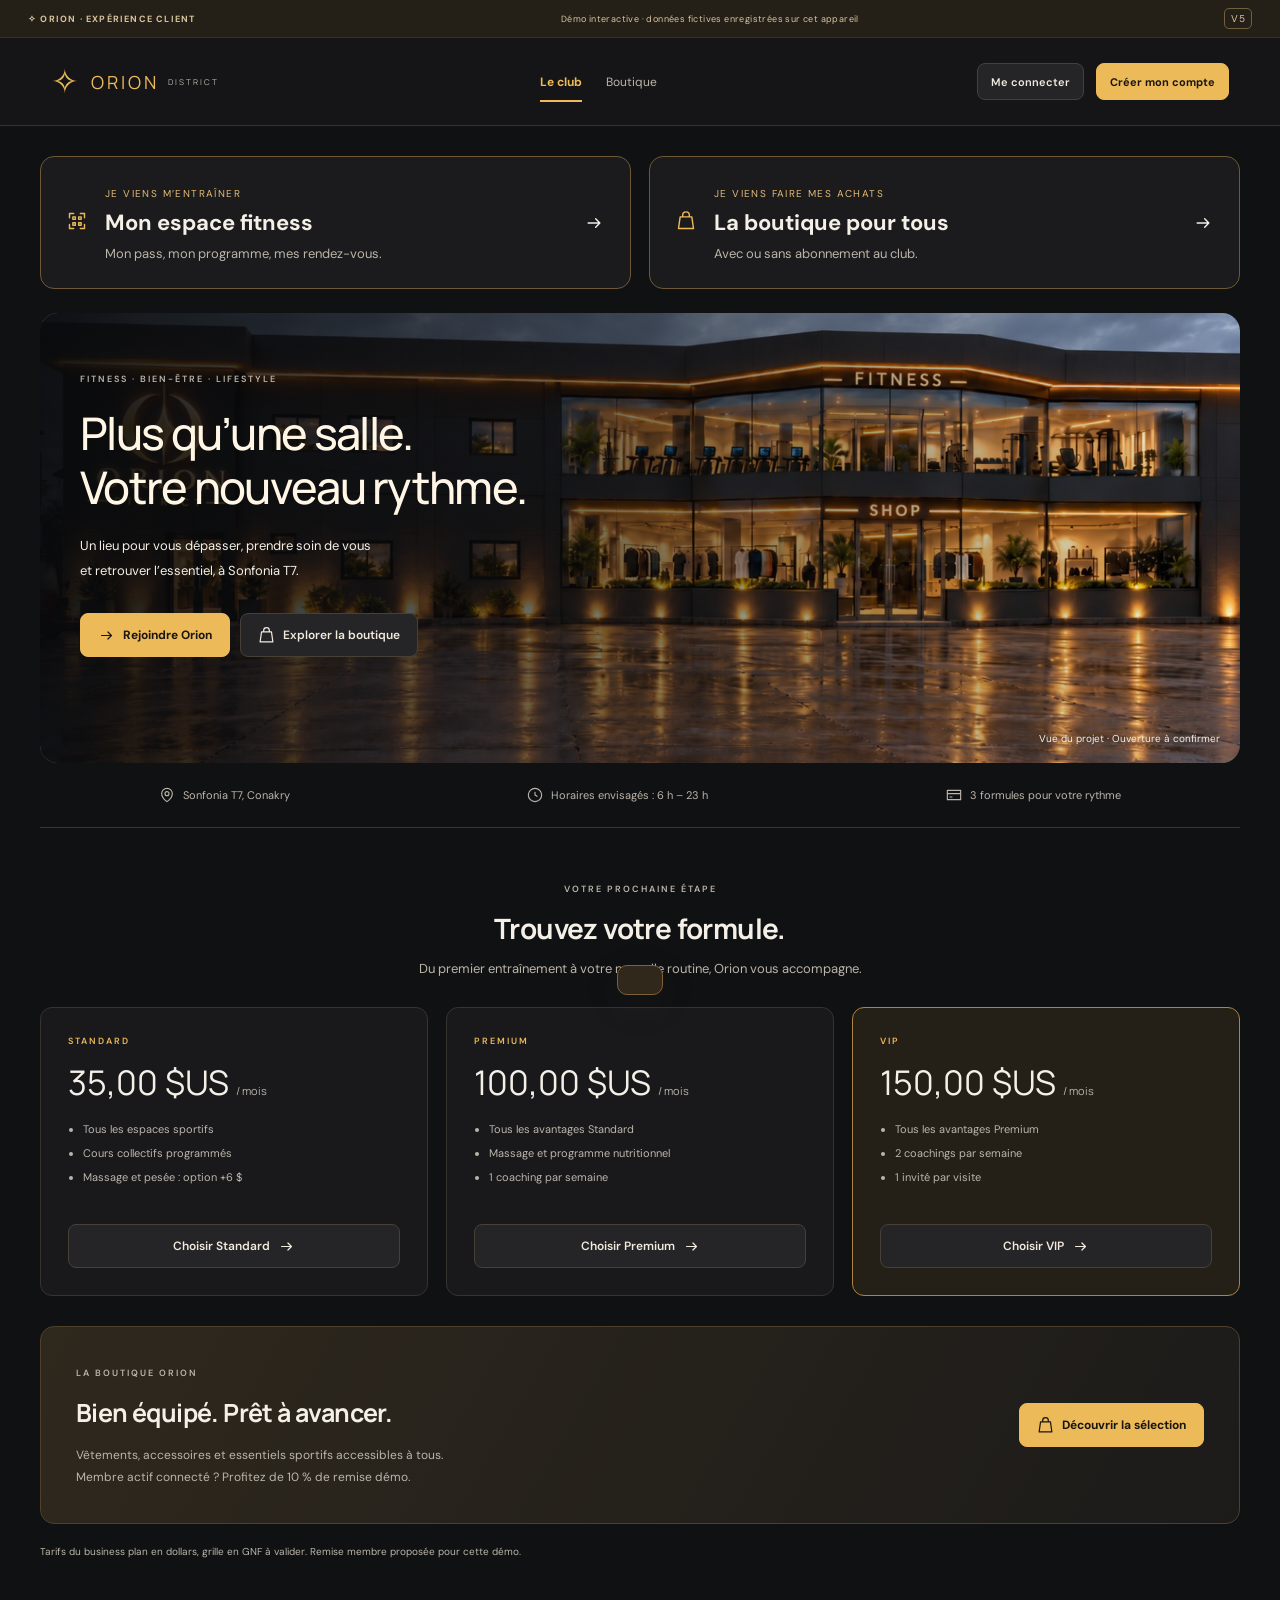
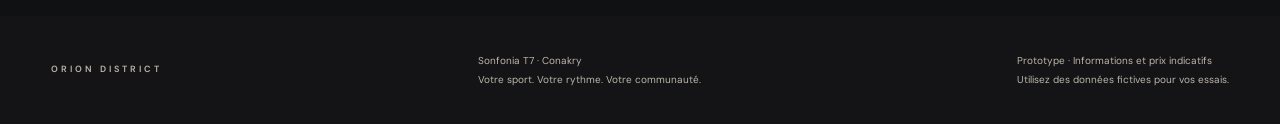
